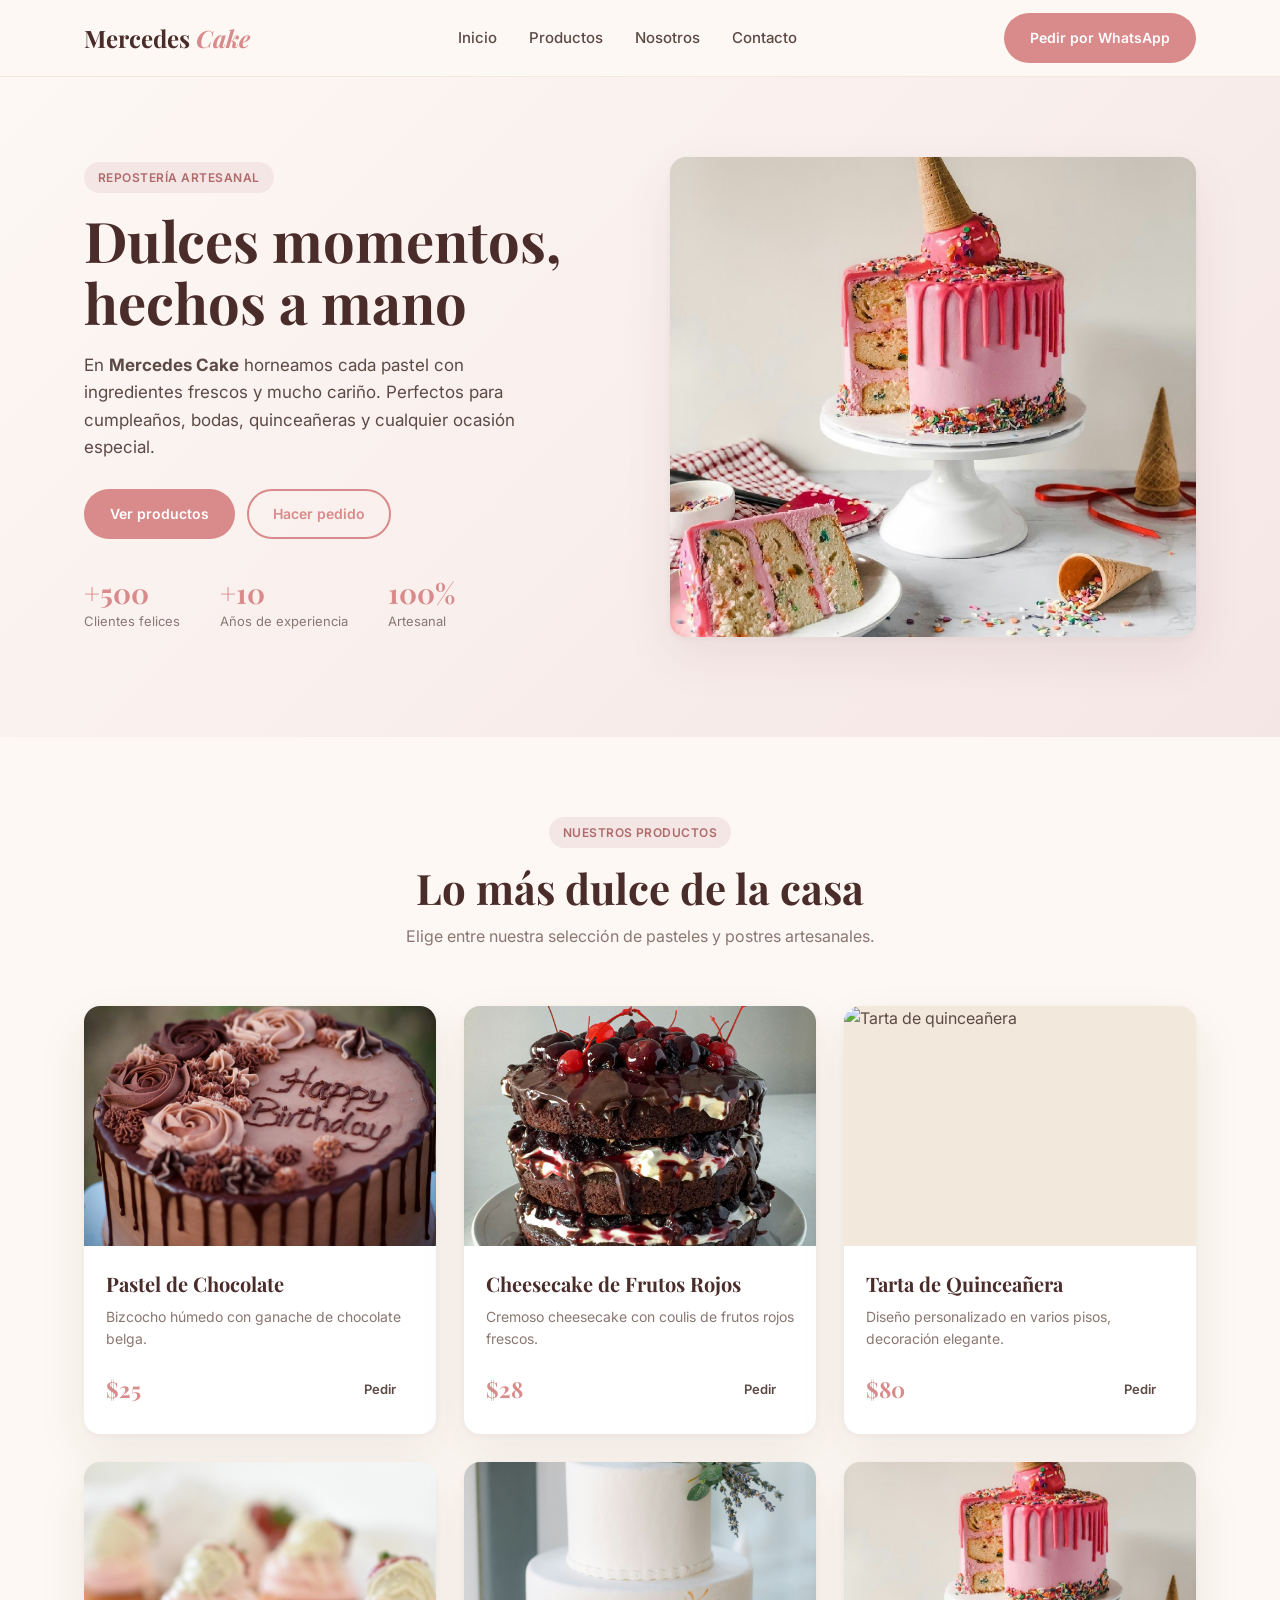
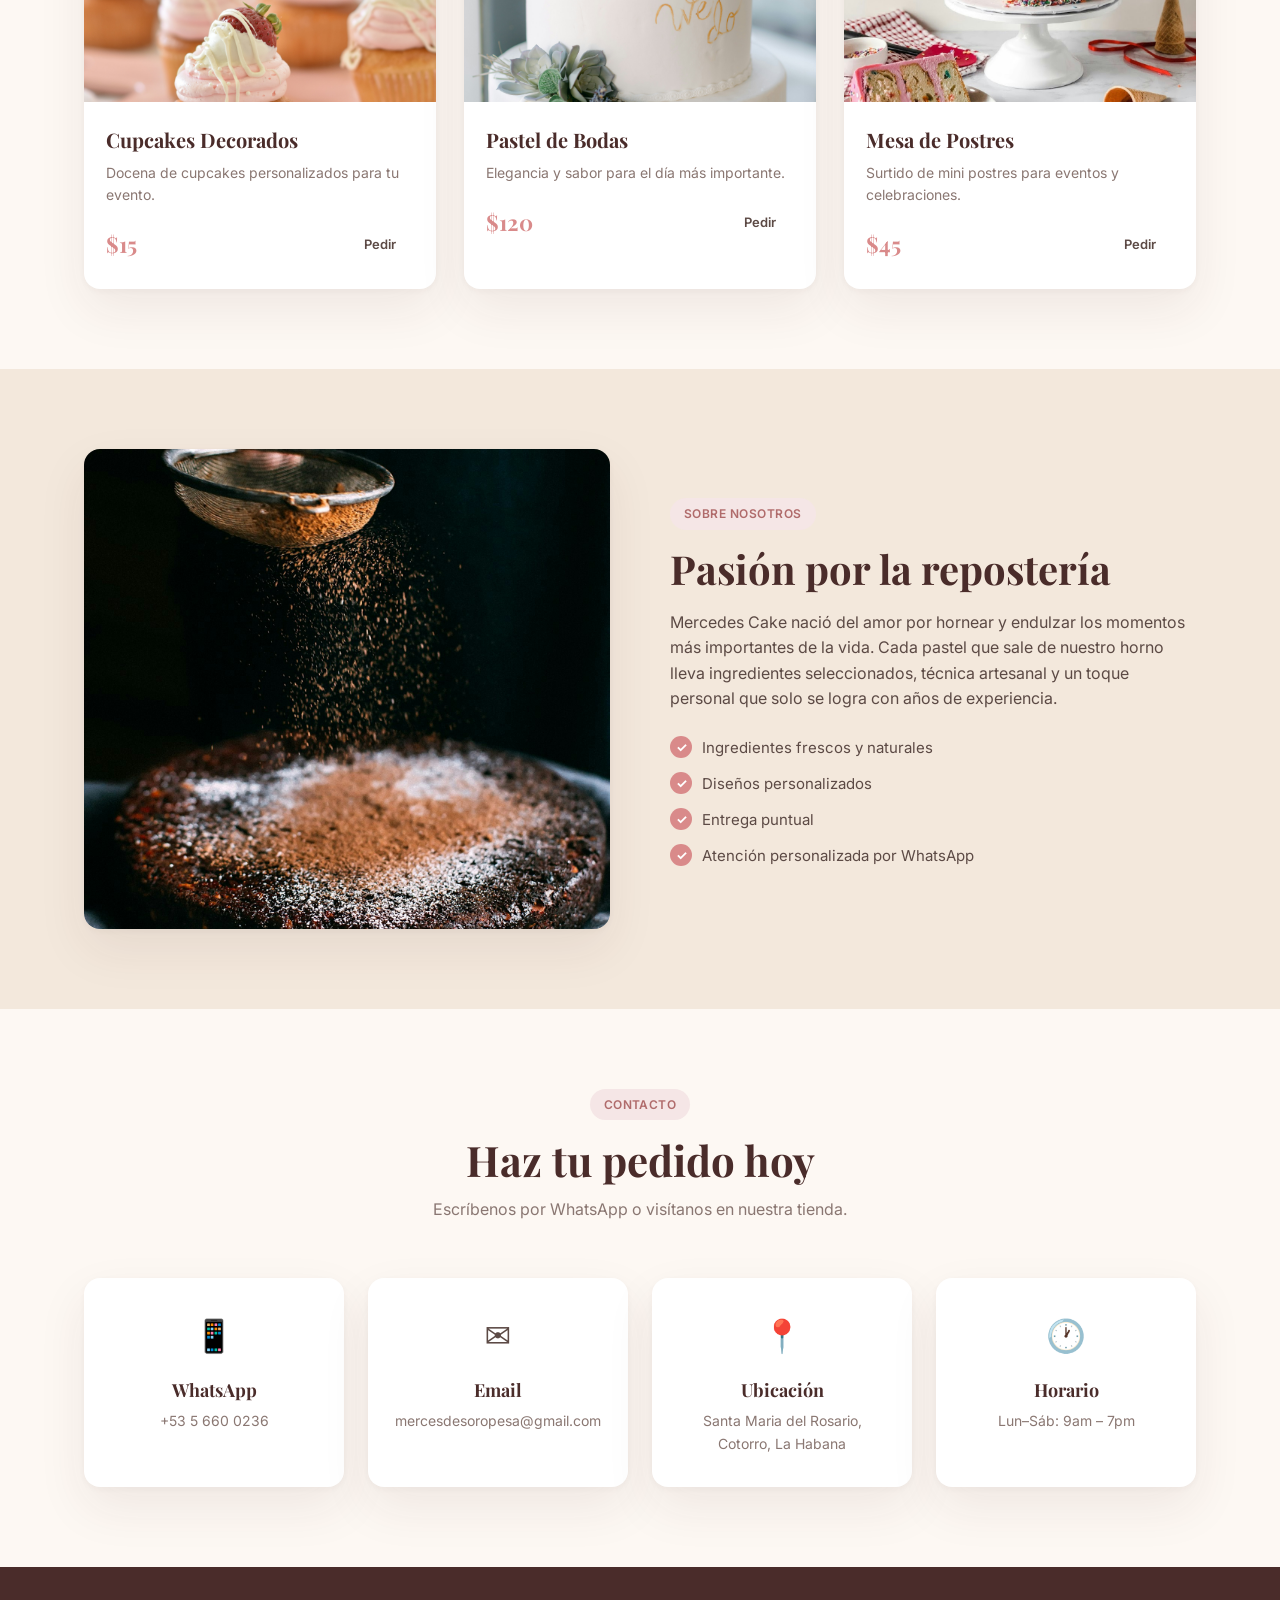
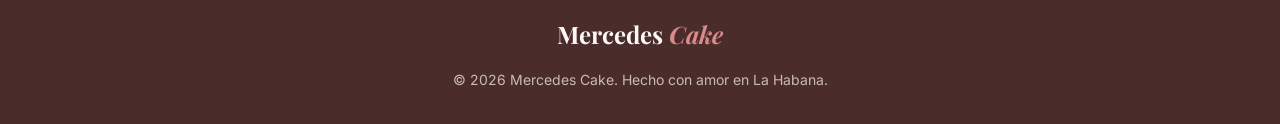
==== index.html @ 48c4ebbf "subida" ====
<!DOCTYPE html>
<html lang="es">
<head>
    <meta charset="UTF-8">
    <meta name="viewport" content="width=device-width, initial-scale=1.0">
    <title>Mercedes Cake | Repostería Artesanal</title>
    <meta name="description" content="Dulces y pasteles artesanales hechos con amor. Mercedes Cake — repostería fina para tus momentos especiales.">

    <!-- Fuentes elegantes -->
    <link rel="preconnect" href="https://fonts.googleapis.com">
    <link rel="preconnect" href="https://fonts.gstatic.com" crossorigin>
    <link href="https://fonts.googleapis.com/css2?family=Playfair+Display:wght@400;600;700&family=Inter:wght@300;400;500;600&display=swap" rel="stylesheet">

    <link rel="stylesheet" href="assets/css/styles.css">
</head>
<body>

    <!-- ================= HEADER ================= -->
    <header class="header">
        <div class="container header-inner">
            <a href="#" class="logo">Mercedes <span>Cake</span></a>
            <nav class="nav">
                <a href="#inicio">Inicio</a>
                <a href="#productos">Productos</a>
                <a href="#nosotros">Nosotros</a>
                <a href="#contacto">Contacto</a>
            </nav>
            <a href="https://wa.me/5356600236" class="btn btn-primary" target="_blank">
                Pedir por WhatsApp
            </a>
        </div>
    </header>

    <!-- ================= HERO ================= -->
    <section class="hero" id="inicio">
        <div class="container hero-inner">
            <div class="hero-text">
                <span class="badge">Repostería artesanal</span>
                <h1>Dulces momentos,<br>hechos a mano</h1>
                <p>En <strong>Mercedes Cake</strong> horneamos cada pastel con ingredientes frescos y mucho cariño. Perfectos para cumpleaños, bodas, quinceañeras y cualquier ocasión especial.</p>
                <div class="hero-actions">
                    <a href="#productos" class="btn btn-primary">Ver productos</a>
                    <a href="#contacto" class="btn btn-outline">Hacer pedido</a>
                </div>
                <div class="hero-stats">
                    <div><strong>+500</strong><span>Clientes felices</span></div>
                    <div><strong>+10</strong><span>Años de experiencia</span></div>
                    <div><strong>100%</strong><span>Artesanal</span></div>
                </div>
            </div>
            <div class="hero-image">
                <img src="assets/img/cakes6.jpg" alt="Pastel artesanal Mercedes Cake">
            </div>
        </div>
    </section>

    <!-- ================= PRODUCTOS ================= -->
    <section class="section" id="productos">
        <div class="container">
            <div class="section-head">
                <span class="badge">Nuestros productos</span>
                <h2>Lo más dulce de la casa</h2>
                <p>Elige entre nuestra selección de pasteles y postres artesanales.</p>
            </div>

            <div class="grid-products">
                <article class="product-card">
                    <div class="product-img">
                        <img src="assets/img/cakes7.jpg" alt="Pastel de Chocolate">
                    </div>
                    <div class="product-body">
                        <h3>Pastel de Chocolate</h3>
                        <p>Bizcocho húmedo con ganache de chocolate belga.</p>
                        <div class="product-footer">
                            <span class="price">$25</span>
                            <a href="https://wa.me/5356600236?text=Quiero%20un%20Pastel%20de%20Chocolate" class="btn btn-small" target="_blank">Pedir</a>
                        </div>
                    </div>
                </article>

                <article class="product-card">
                    <div class="product-img">
                        <img src="assets/img/cakes2.jpg" alt="Cheesecake de frutos rojos">
                    </div>
                    <div class="product-body">
                        <h3>Cheesecake de Frutos Rojos</h3>
                        <p>Cremoso cheesecake con coulis de frutos rojos frescos.</p>
                        <div class="product-footer">
                            <span class="price">$28</span>
                            <a href="https://wa.me/5356600236?text=Quiero%20un%20Cheesecake" class="btn btn-small" target="_blank">Pedir</a>
                        </div>
                    </div>
                </article>

                <article class="product-card">
                    <div class="product-img">
                        <img src="assets/img/cakes3.jpg" alt="Tarta de quinceañera">
                    </div>
                    <div class="product-body">
                        <h3>Tarta de Quinceañera</h3>
                        <p>Diseño personalizado en varios pisos, decoración elegante.</p>
                        <div class="product-footer">
                            <span class="price">$80</span>
                            <a href="https://wa.me/5356600236?text=Quiero%20una%20Tarta%20de%20Quinceañera" class="btn btn-small" target="_blank">Pedir</a>
                        </div>
                    </div>
                </article>

                <article class="product-card">
                    <div class="product-img">
                        <img src="assets/img/cakes4.jpg" alt="Cupcakes decorados">
                    </div>
                    <div class="product-body">
                        <h3>Cupcakes Decorados</h3>
                        <p>Docena de cupcakes personalizados para tu evento.</p>
                        <div class="product-footer">
                            <span class="price">$15</span>
                            <a href="https://wa.me/5356600236?text=Quiero%20Cupcakes" class="btn btn-small" target="_blank">Pedir</a>
                        </div>
                    </div>
                </article>

                <article class="product-card">
                    <div class="product-img">
                        <img src="assets/img/cakes9.jpg" alt="Pastel de bodas">
                    </div>
                    <div class="product-body">
                        <h3>Pastel de Bodas</h3>
                        <p>Elegancia y sabor para el día más importante.</p>
                        <div class="product-footer">
                            <span class="price">$120</span>
                            <a href="https://wa.me/5356600236?text=Quiero%20un%20Pastel%20de%20Bodas" class="btn btn-small" target="_blank">Pedir</a>
                        </div>
                    </div>
                </article>

                <article class="product-card">
                    <div class="product-img">
                        <img src="assets/img/cakes6.jpg" alt="Postres variados">
                    </div>
                    <div class="product-body">
                        <h3>Mesa de Postres</h3>
                        <p>Surtido de mini postres para eventos y celebraciones.</p>
                        <div class="product-footer">
                            <span class="price">$45</span>
                            <a href="https://wa.me/5356600236?text=Quiero%20una%20Mesa%20de%20Postres" class="btn btn-small" target="_blank">Pedir</a>
                        </div>
                    </div>
                </article>
            </div>
        </div>
    </section>

    <!-- ================= NOSOTROS ================= -->
    <section class="section section-alt" id="nosotros">
        <div class="container about">
            <div class="about-image">
                <img src="assets/img/cakes8.jpg" alt="Repostera Mercedes Cake">
            </div>
            <div class="about-text">
                <span class="badge">Sobre nosotros</span>
                <h2>Pasión por la repostería</h2>
                <p>Mercedes Cake nació del amor por hornear y endulzar los momentos más importantes de la vida. Cada pastel que sale de nuestro horno lleva ingredientes seleccionados, técnica artesanal y un toque personal que solo se logra con años de experiencia.</p>
                <ul class="check-list">
                    <li>Ingredientes frescos y naturales</li>
                    <li>Diseños personalizados</li>
                    <li>Entrega puntual</li>
                    <li>Atención personalizada por WhatsApp</li>
                </ul>
            </div>
        </div>
    </section>

    <!-- ================= CONTACTO ================= -->
    <section class="section" id="contacto">
        <div class="container">
            <div class="section-head">
                <span class="badge">Contacto</span>
                <h2>Haz tu pedido hoy</h2>
                <p>Escríbenos por WhatsApp o visítanos en nuestra tienda.</p>
            </div>

            <div class="contact-grid">
                <a href="https://wa.me/5356600236" class="contact-card" target="_blank">
                    <div class="contact-icon">📱</div>
                    <h3>WhatsApp</h3>
                    <p>+53 5 660 0236</p>
                </a>
                <a href="mailto:mercesdesoropesa@gmail.com" class="contact-card">
                    <div class="contact-icon">✉️</div>
                    <h3>Email</h3>
                    <p>mercesdesoropesa@gmail.com</p>
                </a>
                <div class="contact-card">
                    <div class="contact-icon">📍</div>
                    <h3>Ubicación</h3>
                    <p>Santa Maria del Rosario, Cotorro, La Habana</p>
                </div>
                <div class="contact-card">
                    <div class="contact-icon">🕐</div>
                    <h3>Horario</h3>
                    <p>Lun–Sáb: 9am – 7pm</p>
                </div>
            </div>
        </div>
    </section>

    <!-- ================= FOOTER ================= -->
    <footer class="footer">
        <div class="container footer-inner">
            <div class="logo">Mercedes <span>Cake</span></div>
            <p>© 2026 Mercedes Cake. Hecho con amor en La Habana.</p>
        </div>
    </footer>

</body>
</html>
---- assets/css/styles.css ----
/* ============ VARIABLES ============ */
:root {
    --rose: #d98a8a;
    --rose-dark: #b06b6b;
    --rose-soft: #f5e6e6;
    --cream: #fdf8f3;
    --cream-dark: #f3e8dc;
    --brown: #4a2c2a;
    --text: #5c4a45;
    --text-light: #8a7772;
    --white: #ffffff;
    --shadow: 0 20px 50px rgba(74, 44, 42, .08), 0 2px 6px rgba(74, 44, 42, .04);
    --font-serif: "Playfair Display", Georgia, serif;
    --font-sans: "Inter", system-ui, -apple-system, sans-serif;
    --radius: 16px;
}

/* ============ RESET ============ */
* { margin: 0; padding: 0; box-sizing: border-box; }

html { scroll-behavior: smooth; }

body {
    font-family: var(--font-sans);
    color: var(--text);
    background: var(--cream);
    line-height: 1.6;
    -webkit-font-smoothing: antialiased;
}

img { max-width: 100%; display: block; }
a { text-decoration: none; color: inherit; }

.container {
    max-width: 1160px;
    margin: 0 auto;
    padding: 0 24px;
}

/* ============ HEADER ============ */
.header {
    position: sticky;
    top: 0;
    z-index: 100;
    background: rgba(253, 248, 243, .92);
    backdrop-filter: blur(10px);
    border-bottom: 1px solid var(--cream-dark);
}

.header-inner {
    display: flex;
    align-items: center;
    justify-content: space-between;
    height: 76px;
}

.logo {
    font-family: var(--font-serif);
    font-size: 24px;
    font-weight: 700;
    color: var(--brown);
}
.logo span { color: var(--rose); font-style: italic; }

.nav {
    display: flex;
    gap: 32px;
}
.nav a {
    font-size: 15px;
    font-weight: 500;
    color: var(--text);
    transition: color .2s;
}
.nav a:hover { color: var(--rose); }

/* ============ BOTONES ============ */
.btn {
    display: inline-flex;
    align-items: center;
    justify-content: center;
    padding: 12px 24px;
    border-radius: 999px;
    font-size: 14px;
    font-weight: 600;
    font-family: var(--font-sans);
    border: 2px solid transparent;
    cursor: pointer;
    transition: all .2s;
}

.btn-primary {
    background: var(--rose);
    color: white;
}
.btn-primary:hover {
    background: var(--rose-dark);
    transform: translateY(-1px);
}

.btn-outline {
    border-color: var(--rose);
    color: var(--rose);
    background: transparent;
}
.btn-outline:hover {
    background: var(--rose);
    color: white;
}

.btn-small {
    padding: 8px 16px;
    font-size: 13px;
}

/* ============ HERO ============ */
.hero {
    padding: 80px 0 100px;
    background: linear-gradient(135deg, var(--cream) 0%, var(--rose-soft) 100%);
}

.hero-inner {
    display: grid;
    grid-template-columns: 1fr 1fr;
    gap: 60px;
    align-items: center;
}

.badge {
    display: inline-block;
    padding: 6px 14px;
    background: var(--rose-soft);
    color: var(--rose-dark);
    border-radius: 999px;
    font-size: 12px;
    font-weight: 600;
    letter-spacing: .04em;
    text-transform: uppercase;
    margin-bottom: 16px;
}

.hero h1 {
    font-family: var(--font-serif);
    font-size: 56px;
    font-weight: 700;
    line-height: 1.1;
    color: var(--brown);
    margin-bottom: 20px;
}

.hero p {
    font-size: 17px;
    color: var(--text);
    margin-bottom: 28px;
    max-width: 480px;
}

.hero-actions {
    display: flex;
    gap: 12px;
    margin-bottom: 40px;
    flex-wrap: wrap;
}

.hero-stats {
    display: flex;
    gap: 40px;
}
.hero-stats div {
    display: flex;
    flex-direction: column;
}
.hero-stats strong {
    font-family: var(--font-serif);
    font-size: 28px;
    color: var(--rose);
    line-height: 1;
}
.hero-stats span {
    font-size: 13px;
    color: var(--text-light);
    margin-top: 4px;
}

.hero-image img {
    border-radius: var(--radius);
    box-shadow: var(--shadow);
    width: 100%;
    height: 480px;
    object-fit: cover;
}

/* ============ SECCIONES ============ */
.section { padding: 80px 0; }
.section-alt { background: var(--cream-dark); }

.section-head {
    text-align: center;
    max-width: 640px;
    margin: 0 auto 56px;
}

.section-head h2 {
    font-family: var(--font-serif);
    font-size: 42px;
    color: var(--brown);
    line-height: 1.15;
    margin-bottom: 12px;
}

.section-head p {
    font-size: 16px;
    color: var(--text-light);
}

/* ============ PRODUCTOS ============ */
.grid-products {
    display: grid;
    grid-template-columns: repeat(3, 1fr);
    gap: 28px;
}

.product-card {
    background: var(--white);
    border-radius: var(--radius);
    overflow: hidden;
    box-shadow: var(--shadow);
    transition: transform .25s;
}
.product-card:hover { transform: translateY(-4px); }

.product-img {
    height: 240px;
    overflow: hidden;
    background: var(--cream-dark);
}
.product-img img {
    width: 100%;
    height: 100%;
    object-fit: cover;
    transition: transform .4s;
}
.product-card:hover .product-img img { transform: scale(1.05); }

.product-body { padding: 22px 22px 24px; }
.product-body h3 {
    font-family: var(--font-serif);
    font-size: 20px;
    color: var(--brown);
    margin-bottom: 6px;
}
.product-body p {
    font-size: 14px;
    color: var(--text-light);
    margin-bottom: 18px;
}

.product-footer {
    display: flex;
    align-items: center;
    justify-content: space-between;
}
.price {
    font-family: var(--font-serif);
    font-size: 22px;
    font-weight: 700;
    color: var(--rose);
}

/* ============ ABOUT ============ */
.about {
    display: grid;
    grid-template-columns: 1fr 1fr;
    gap: 60px;
    align-items: center;
}

.about-image img {
    border-radius: var(--radius);
    box-shadow: var(--shadow);
    height: 480px;
    width: 100%;
    object-fit: cover;
}

.about-text h2 {
    font-family: var(--font-serif);
    font-size: 40px;
    color: var(--brown);
    margin-bottom: 18px;
    line-height: 1.15;
}

.about-text p {
    font-size: 16px;
    color: var(--text);
    margin-bottom: 24px;
}

.check-list {
    list-style: none;
}
.check-list li {
    position: relative;
    padding-left: 32px;
    margin-bottom: 12px;
    font-size: 15px;
    color: var(--text);
}
.check-list li::before {
    content: "✓";
    position: absolute;
    left: 0;
    top: 0;
    width: 22px;
    height: 22px;
    background: var(--rose);
    color: white;
    border-radius: 50%;
    display: flex;
    align-items: center;
    justify-content: center;
    font-size: 13px;
    font-weight: 700;
}

/* ============ CONTACTO ============ */
.contact-grid {
    display: grid;
    grid-template-columns: repeat(4, 1fr);
    gap: 24px;
}

.contact-card {
    background: var(--white);
    padding: 32px 24px;
    border-radius: var(--radius);
    text-align: center;
    box-shadow: var(--shadow);
    transition: transform .25s;
    display: block;
}
.contact-card:hover { transform: translateY(-4px); }

.contact-icon {
    font-size: 32px;
    margin-bottom: 14px;
}
.contact-card h3 {
    font-family: var(--font-serif);
    font-size: 18px;
    color: var(--brown);
    margin-bottom: 6px;
}
.contact-card p {
    font-size: 14px;
    color: var(--text-light);
}

/* ============ FOOTER ============ */
.footer {
    background: var(--brown);
    color: var(--cream);
    padding: 48px 0 32px;
}

.footer-inner {
    display: flex;
    flex-direction: column;
    align-items: center;
    gap: 16px;
    text-align: center;
}

.footer .logo { color: var(--cream); }
.footer .logo span { color: var(--rose); }

.footer p {
    font-size: 14px;
    color: rgba(253, 248, 243, .7);
}

.social {
    display: flex;
    gap: 20px;
    margin-top: 8px;
}
.social a {
    font-size: 14px;
    font-weight: 500;
    color: var(--rose);
    transition: color .2s;
}
.social a:hover { color: var(--cream); }

/* ============ RESPONSIVE ============ */
@media (max-width: 900px) {
    .hero-inner,
    .about {
        grid-template-columns: 1fr;
        gap: 40px;
    }
    .hero h1 { font-size: 42px; }
    .hero-image img,
    .about-image img { height: 360px; }
    .grid-products { grid-template-columns: repeat(2, 1fr); }
    .contact-grid { grid-template-columns: repeat(2, 1fr); }
    .nav { display: none; }
}

@media (max-width: 560px) {
    .section { padding: 56px 0; }
    .section-head h2 { font-size: 32px; }
    .grid-products { grid-template-columns: 1fr; }
    .contact-grid { grid-template-columns: 1fr; }
    .hero-stats { gap: 24px; }
    .hero-stats strong { font-size: 22px; }
    .header-inner { height: 68px; }
    .logo { font-size: 20px; }
}
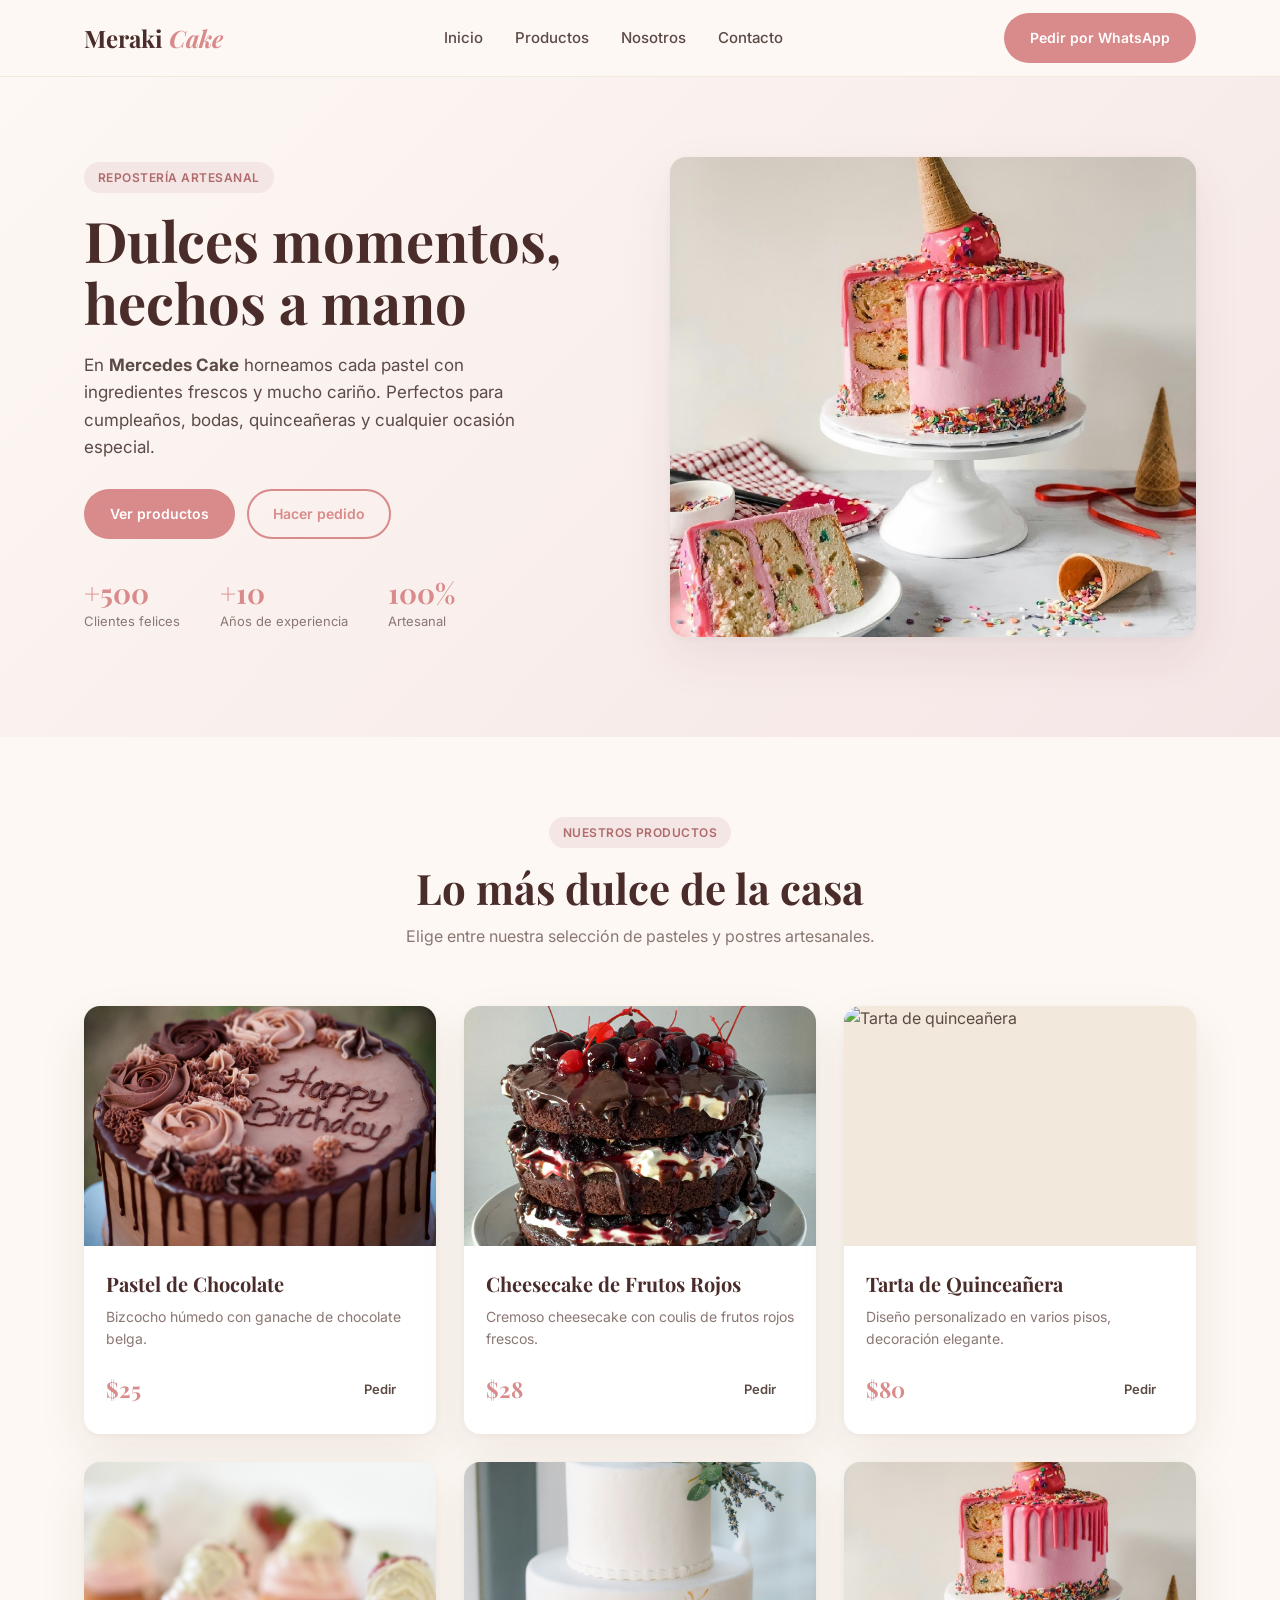
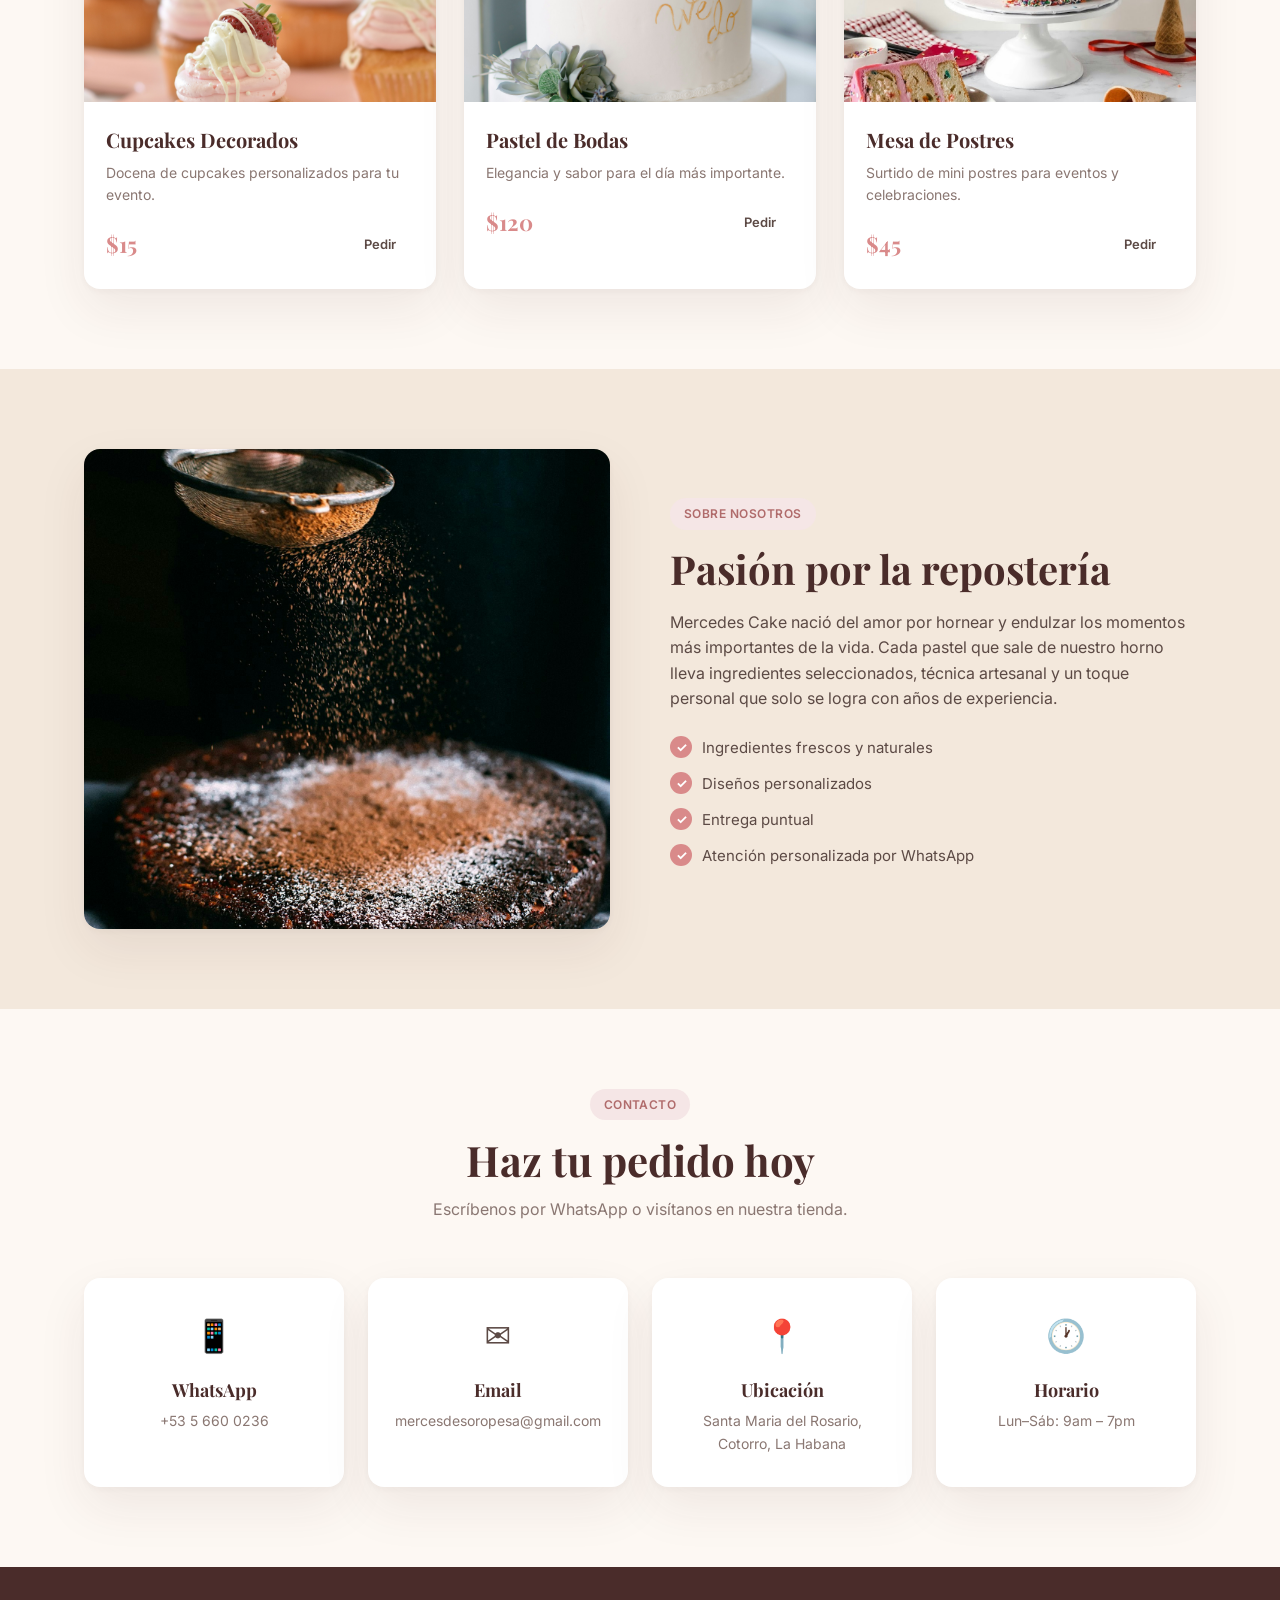
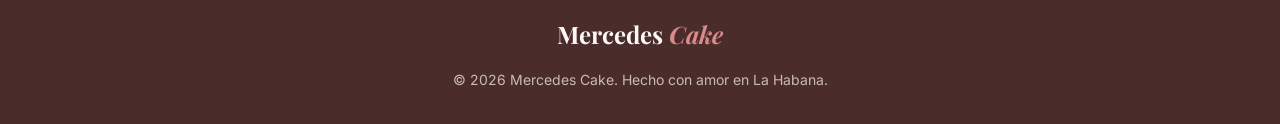
==== commit 0bdf8398: "cambio title" ====
--- a/index.html
+++ b/index.html
@@ -1,217 +1,276 @@
-<!DOCTYPE html>
+<!doctype html>
 <html lang="es">
-<head>
-    <meta charset="UTF-8">
-    <meta name="viewport" content="width=device-width, initial-scale=1.0">
-    <title>Mercedes Cake | Repostería Artesanal</title>
-    <meta name="description" content="Dulces y pasteles artesanales hechos con amor. Mercedes Cake — repostería fina para tus momentos especiales.">
+  <head>
+    <meta charset="UTF-8" />
+    <meta name="viewport" content="width=device-width, initial-scale=1.0" />
+    <title>Meraki</title>
+    <meta
+      name="description"
+      content="Dulces y pasteles artesanales hechos con amor. Mercedes Cake — repostería fina para tus momentos especiales."
+    />
 
     <!-- Fuentes elegantes -->
-    <link rel="preconnect" href="https://fonts.googleapis.com">
-    <link rel="preconnect" href="https://fonts.gstatic.com" crossorigin>
-    <link href="https://fonts.googleapis.com/css2?family=Playfair+Display:wght@400;600;700&family=Inter:wght@300;400;500;600&display=swap" rel="stylesheet">
-
-    <link rel="stylesheet" href="assets/css/styles.css">
-</head>
-<body>
-
+    <link rel="preconnect" href="https://fonts.googleapis.com" />
+    <link rel="preconnect" href="https://fonts.gstatic.com" crossorigin />
+    <link
+      href="https://fonts.googleapis.com/css2?family=Playfair+Display:wght@400;600;700&family=Inter:wght@300;400;500;600&display=swap"
+      rel="stylesheet"
+    />
+
+    <link rel="stylesheet" href="assets/css/styles.css" />
+  </head>
+  <body>
     <!-- ================= HEADER ================= -->
     <header class="header">
-        <div class="container header-inner">
-            <a href="#" class="logo">Mercedes <span>Cake</span></a>
-            <nav class="nav">
-                <a href="#inicio">Inicio</a>
-                <a href="#productos">Productos</a>
-                <a href="#nosotros">Nosotros</a>
-                <a href="#contacto">Contacto</a>
-            </nav>
-            <a href="https://wa.me/5356600236" class="btn btn-primary" target="_blank">
-                Pedir por WhatsApp
-            </a>
-        </div>
+      <div class="container header-inner">
+        <a href="#" class="logo">Meraki <span>Cake</span></a>
+        <nav class="nav">
+          <a href="#inicio">Inicio</a>
+          <a href="#productos">Productos</a>
+          <a href="#nosotros">Nosotros</a>
+          <a href="#contacto">Contacto</a>
+        </nav>
+        <a
+          href="https://wa.me/5356600236"
+          class="btn btn-primary"
+          target="_blank"
+        >
+          Pedir por WhatsApp
+        </a>
+      </div>
     </header>
 
     <!-- ================= HERO ================= -->
     <section class="hero" id="inicio">
-        <div class="container hero-inner">
-            <div class="hero-text">
-                <span class="badge">Repostería artesanal</span>
-                <h1>Dulces momentos,<br>hechos a mano</h1>
-                <p>En <strong>Mercedes Cake</strong> horneamos cada pastel con ingredientes frescos y mucho cariño. Perfectos para cumpleaños, bodas, quinceañeras y cualquier ocasión especial.</p>
-                <div class="hero-actions">
-                    <a href="#productos" class="btn btn-primary">Ver productos</a>
-                    <a href="#contacto" class="btn btn-outline">Hacer pedido</a>
-                </div>
-                <div class="hero-stats">
-                    <div><strong>+500</strong><span>Clientes felices</span></div>
-                    <div><strong>+10</strong><span>Años de experiencia</span></div>
-                    <div><strong>100%</strong><span>Artesanal</span></div>
-                </div>
-            </div>
-            <div class="hero-image">
-                <img src="assets/img/cakes6.jpg" alt="Pastel artesanal Mercedes Cake">
-            </div>
-        </div>
+      <div class="container hero-inner">
+        <div class="hero-text">
+          <span class="badge">Repostería artesanal</span>
+          <h1>Dulces momentos,<br />hechos a mano</h1>
+          <p>
+            En <strong>Mercedes Cake</strong> horneamos cada pastel con
+            ingredientes frescos y mucho cariño. Perfectos para cumpleaños,
+            bodas, quinceañeras y cualquier ocasión especial.
+          </p>
+          <div class="hero-actions">
+            <a href="#productos" class="btn btn-primary">Ver productos</a>
+            <a href="#contacto" class="btn btn-outline">Hacer pedido</a>
+          </div>
+          <div class="hero-stats">
+            <div><strong>+500</strong><span>Clientes felices</span></div>
+            <div><strong>+10</strong><span>Años de experiencia</span></div>
+            <div><strong>100%</strong><span>Artesanal</span></div>
+          </div>
+        </div>
+        <div class="hero-image">
+          <img
+            src="assets/img/cakes6.jpg"
+            alt="Pastel artesanal Mercedes Cake"
+          />
+        </div>
+      </div>
     </section>
 
     <!-- ================= PRODUCTOS ================= -->
     <section class="section" id="productos">
-        <div class="container">
-            <div class="section-head">
-                <span class="badge">Nuestros productos</span>
-                <h2>Lo más dulce de la casa</h2>
-                <p>Elige entre nuestra selección de pasteles y postres artesanales.</p>
-            </div>
-
-            <div class="grid-products">
-                <article class="product-card">
-                    <div class="product-img">
-                        <img src="assets/img/cakes7.jpg" alt="Pastel de Chocolate">
-                    </div>
-                    <div class="product-body">
-                        <h3>Pastel de Chocolate</h3>
-                        <p>Bizcocho húmedo con ganache de chocolate belga.</p>
-                        <div class="product-footer">
-                            <span class="price">$25</span>
-                            <a href="https://wa.me/5356600236?text=Quiero%20un%20Pastel%20de%20Chocolate" class="btn btn-small" target="_blank">Pedir</a>
-                        </div>
-                    </div>
-                </article>
-
-                <article class="product-card">
-                    <div class="product-img">
-                        <img src="assets/img/cakes2.jpg" alt="Cheesecake de frutos rojos">
-                    </div>
-                    <div class="product-body">
-                        <h3>Cheesecake de Frutos Rojos</h3>
-                        <p>Cremoso cheesecake con coulis de frutos rojos frescos.</p>
-                        <div class="product-footer">
-                            <span class="price">$28</span>
-                            <a href="https://wa.me/5356600236?text=Quiero%20un%20Cheesecake" class="btn btn-small" target="_blank">Pedir</a>
-                        </div>
-                    </div>
-                </article>
-
-                <article class="product-card">
-                    <div class="product-img">
-                        <img src="assets/img/cakes3.jpg" alt="Tarta de quinceañera">
-                    </div>
-                    <div class="product-body">
-                        <h3>Tarta de Quinceañera</h3>
-                        <p>Diseño personalizado en varios pisos, decoración elegante.</p>
-                        <div class="product-footer">
-                            <span class="price">$80</span>
-                            <a href="https://wa.me/5356600236?text=Quiero%20una%20Tarta%20de%20Quinceañera" class="btn btn-small" target="_blank">Pedir</a>
-                        </div>
-                    </div>
-                </article>
-
-                <article class="product-card">
-                    <div class="product-img">
-                        <img src="assets/img/cakes4.jpg" alt="Cupcakes decorados">
-                    </div>
-                    <div class="product-body">
-                        <h3>Cupcakes Decorados</h3>
-                        <p>Docena de cupcakes personalizados para tu evento.</p>
-                        <div class="product-footer">
-                            <span class="price">$15</span>
-                            <a href="https://wa.me/5356600236?text=Quiero%20Cupcakes" class="btn btn-small" target="_blank">Pedir</a>
-                        </div>
-                    </div>
-                </article>
-
-                <article class="product-card">
-                    <div class="product-img">
-                        <img src="assets/img/cakes9.jpg" alt="Pastel de bodas">
-                    </div>
-                    <div class="product-body">
-                        <h3>Pastel de Bodas</h3>
-                        <p>Elegancia y sabor para el día más importante.</p>
-                        <div class="product-footer">
-                            <span class="price">$120</span>
-                            <a href="https://wa.me/5356600236?text=Quiero%20un%20Pastel%20de%20Bodas" class="btn btn-small" target="_blank">Pedir</a>
-                        </div>
-                    </div>
-                </article>
-
-                <article class="product-card">
-                    <div class="product-img">
-                        <img src="assets/img/cakes6.jpg" alt="Postres variados">
-                    </div>
-                    <div class="product-body">
-                        <h3>Mesa de Postres</h3>
-                        <p>Surtido de mini postres para eventos y celebraciones.</p>
-                        <div class="product-footer">
-                            <span class="price">$45</span>
-                            <a href="https://wa.me/5356600236?text=Quiero%20una%20Mesa%20de%20Postres" class="btn btn-small" target="_blank">Pedir</a>
-                        </div>
-                    </div>
-                </article>
-            </div>
-        </div>
+      <div class="container">
+        <div class="section-head">
+          <span class="badge">Nuestros productos</span>
+          <h2>Lo más dulce de la casa</h2>
+          <p>
+            Elige entre nuestra selección de pasteles y postres artesanales.
+          </p>
+        </div>
+
+        <div class="grid-products">
+          <article class="product-card">
+            <div class="product-img">
+              <img src="assets/img/cakes7.jpg" alt="Pastel de Chocolate" />
+            </div>
+            <div class="product-body">
+              <h3>Pastel de Chocolate</h3>
+              <p>Bizcocho húmedo con ganache de chocolate belga.</p>
+              <div class="product-footer">
+                <span class="price">$25</span>
+                <a
+                  href="https://wa.me/5356600236?text=Quiero%20un%20Pastel%20de%20Chocolate"
+                  class="btn btn-small"
+                  target="_blank"
+                  >Pedir</a
+                >
+              </div>
+            </div>
+          </article>
+
+          <article class="product-card">
+            <div class="product-img">
+              <img
+                src="assets/img/cakes2.jpg"
+                alt="Cheesecake de frutos rojos"
+              />
+            </div>
+            <div class="product-body">
+              <h3>Cheesecake de Frutos Rojos</h3>
+              <p>Cremoso cheesecake con coulis de frutos rojos frescos.</p>
+              <div class="product-footer">
+                <span class="price">$28</span>
+                <a
+                  href="https://wa.me/5356600236?text=Quiero%20un%20Cheesecake"
+                  class="btn btn-small"
+                  target="_blank"
+                  >Pedir</a
+                >
+              </div>
+            </div>
+          </article>
+
+          <article class="product-card">
+            <div class="product-img">
+              <img src="assets/img/cakes3.jpg" alt="Tarta de quinceañera" />
+            </div>
+            <div class="product-body">
+              <h3>Tarta de Quinceañera</h3>
+              <p>Diseño personalizado en varios pisos, decoración elegante.</p>
+              <div class="product-footer">
+                <span class="price">$80</span>
+                <a
+                  href="https://wa.me/5356600236?text=Quiero%20una%20Tarta%20de%20Quinceañera"
+                  class="btn btn-small"
+                  target="_blank"
+                  >Pedir</a
+                >
+              </div>
+            </div>
+          </article>
+
+          <article class="product-card">
+            <div class="product-img">
+              <img src="assets/img/cakes4.jpg" alt="Cupcakes decorados" />
+            </div>
+            <div class="product-body">
+              <h3>Cupcakes Decorados</h3>
+              <p>Docena de cupcakes personalizados para tu evento.</p>
+              <div class="product-footer">
+                <span class="price">$15</span>
+                <a
+                  href="https://wa.me/5356600236?text=Quiero%20Cupcakes"
+                  class="btn btn-small"
+                  target="_blank"
+                  >Pedir</a
+                >
+              </div>
+            </div>
+          </article>
+
+          <article class="product-card">
+            <div class="product-img">
+              <img src="assets/img/cakes9.jpg" alt="Pastel de bodas" />
+            </div>
+            <div class="product-body">
+              <h3>Pastel de Bodas</h3>
+              <p>Elegancia y sabor para el día más importante.</p>
+              <div class="product-footer">
+                <span class="price">$120</span>
+                <a
+                  href="https://wa.me/5356600236?text=Quiero%20un%20Pastel%20de%20Bodas"
+                  class="btn btn-small"
+                  target="_blank"
+                  >Pedir</a
+                >
+              </div>
+            </div>
+          </article>
+
+          <article class="product-card">
+            <div class="product-img">
+              <img src="assets/img/cakes6.jpg" alt="Postres variados" />
+            </div>
+            <div class="product-body">
+              <h3>Mesa de Postres</h3>
+              <p>Surtido de mini postres para eventos y celebraciones.</p>
+              <div class="product-footer">
+                <span class="price">$45</span>
+                <a
+                  href="https://wa.me/5356600236?text=Quiero%20una%20Mesa%20de%20Postres"
+                  class="btn btn-small"
+                  target="_blank"
+                  >Pedir</a
+                >
+              </div>
+            </div>
+          </article>
+        </div>
+      </div>
     </section>
 
     <!-- ================= NOSOTROS ================= -->
     <section class="section section-alt" id="nosotros">
-        <div class="container about">
-            <div class="about-image">
-                <img src="assets/img/cakes8.jpg" alt="Repostera Mercedes Cake">
-            </div>
-            <div class="about-text">
-                <span class="badge">Sobre nosotros</span>
-                <h2>Pasión por la repostería</h2>
-                <p>Mercedes Cake nació del amor por hornear y endulzar los momentos más importantes de la vida. Cada pastel que sale de nuestro horno lleva ingredientes seleccionados, técnica artesanal y un toque personal que solo se logra con años de experiencia.</p>
-                <ul class="check-list">
-                    <li>Ingredientes frescos y naturales</li>
-                    <li>Diseños personalizados</li>
-                    <li>Entrega puntual</li>
-                    <li>Atención personalizada por WhatsApp</li>
-                </ul>
-            </div>
-        </div>
+      <div class="container about">
+        <div class="about-image">
+          <img src="assets/img/cakes8.jpg" alt="Repostera Mercedes Cake" />
+        </div>
+        <div class="about-text">
+          <span class="badge">Sobre nosotros</span>
+          <h2>Pasión por la repostería</h2>
+          <p>
+            Mercedes Cake nació del amor por hornear y endulzar los momentos más
+            importantes de la vida. Cada pastel que sale de nuestro horno lleva
+            ingredientes seleccionados, técnica artesanal y un toque personal
+            que solo se logra con años de experiencia.
+          </p>
+          <ul class="check-list">
+            <li>Ingredientes frescos y naturales</li>
+            <li>Diseños personalizados</li>
+            <li>Entrega puntual</li>
+            <li>Atención personalizada por WhatsApp</li>
+          </ul>
+        </div>
+      </div>
     </section>
 
     <!-- ================= CONTACTO ================= -->
     <section class="section" id="contacto">
-        <div class="container">
-            <div class="section-head">
-                <span class="badge">Contacto</span>
-                <h2>Haz tu pedido hoy</h2>
-                <p>Escríbenos por WhatsApp o visítanos en nuestra tienda.</p>
-            </div>
-
-            <div class="contact-grid">
-                <a href="https://wa.me/5356600236" class="contact-card" target="_blank">
-                    <div class="contact-icon">📱</div>
-                    <h3>WhatsApp</h3>
-                    <p>+53 5 660 0236</p>
-                </a>
-                <a href="mailto:mercesdesoropesa@gmail.com" class="contact-card">
-                    <div class="contact-icon">✉️</div>
-                    <h3>Email</h3>
-                    <p>mercesdesoropesa@gmail.com</p>
-                </a>
-                <div class="contact-card">
-                    <div class="contact-icon">📍</div>
-                    <h3>Ubicación</h3>
-                    <p>Santa Maria del Rosario, Cotorro, La Habana</p>
-                </div>
-                <div class="contact-card">
-                    <div class="contact-icon">🕐</div>
-                    <h3>Horario</h3>
-                    <p>Lun–Sáb: 9am – 7pm</p>
-                </div>
-            </div>
-        </div>
+      <div class="container">
+        <div class="section-head">
+          <span class="badge">Contacto</span>
+          <h2>Haz tu pedido hoy</h2>
+          <p>Escríbenos por WhatsApp o visítanos en nuestra tienda.</p>
+        </div>
+
+        <div class="contact-grid">
+          <a
+            href="https://wa.me/5356600236"
+            class="contact-card"
+            target="_blank"
+          >
+            <div class="contact-icon">📱</div>
+            <h3>WhatsApp</h3>
+            <p>+53 5 660 0236</p>
+          </a>
+          <a href="mailto:mercesdesoropesa@gmail.com" class="contact-card">
+            <div class="contact-icon">✉️</div>
+            <h3>Email</h3>
+            <p>mercesdesoropesa@gmail.com</p>
+          </a>
+          <div class="contact-card">
+            <div class="contact-icon">📍</div>
+            <h3>Ubicación</h3>
+            <p>Santa Maria del Rosario, Cotorro, La Habana</p>
+          </div>
+          <div class="contact-card">
+            <div class="contact-icon">🕐</div>
+            <h3>Horario</h3>
+            <p>Lun–Sáb: 9am – 7pm</p>
+          </div>
+        </div>
+      </div>
     </section>
 
     <!-- ================= FOOTER ================= -->
     <footer class="footer">
-        <div class="container footer-inner">
-            <div class="logo">Mercedes <span>Cake</span></div>
-            <p>© 2026 Mercedes Cake. Hecho con amor en La Habana.</p>
-        </div>
+      <div class="container footer-inner">
+        <div class="logo">Mercedes <span>Cake</span></div>
+        <p>© 2026 Mercedes Cake. Hecho con amor en La Habana.</p>
+      </div>
     </footer>
-
-</body>
-</html>+  </body>
+</html>
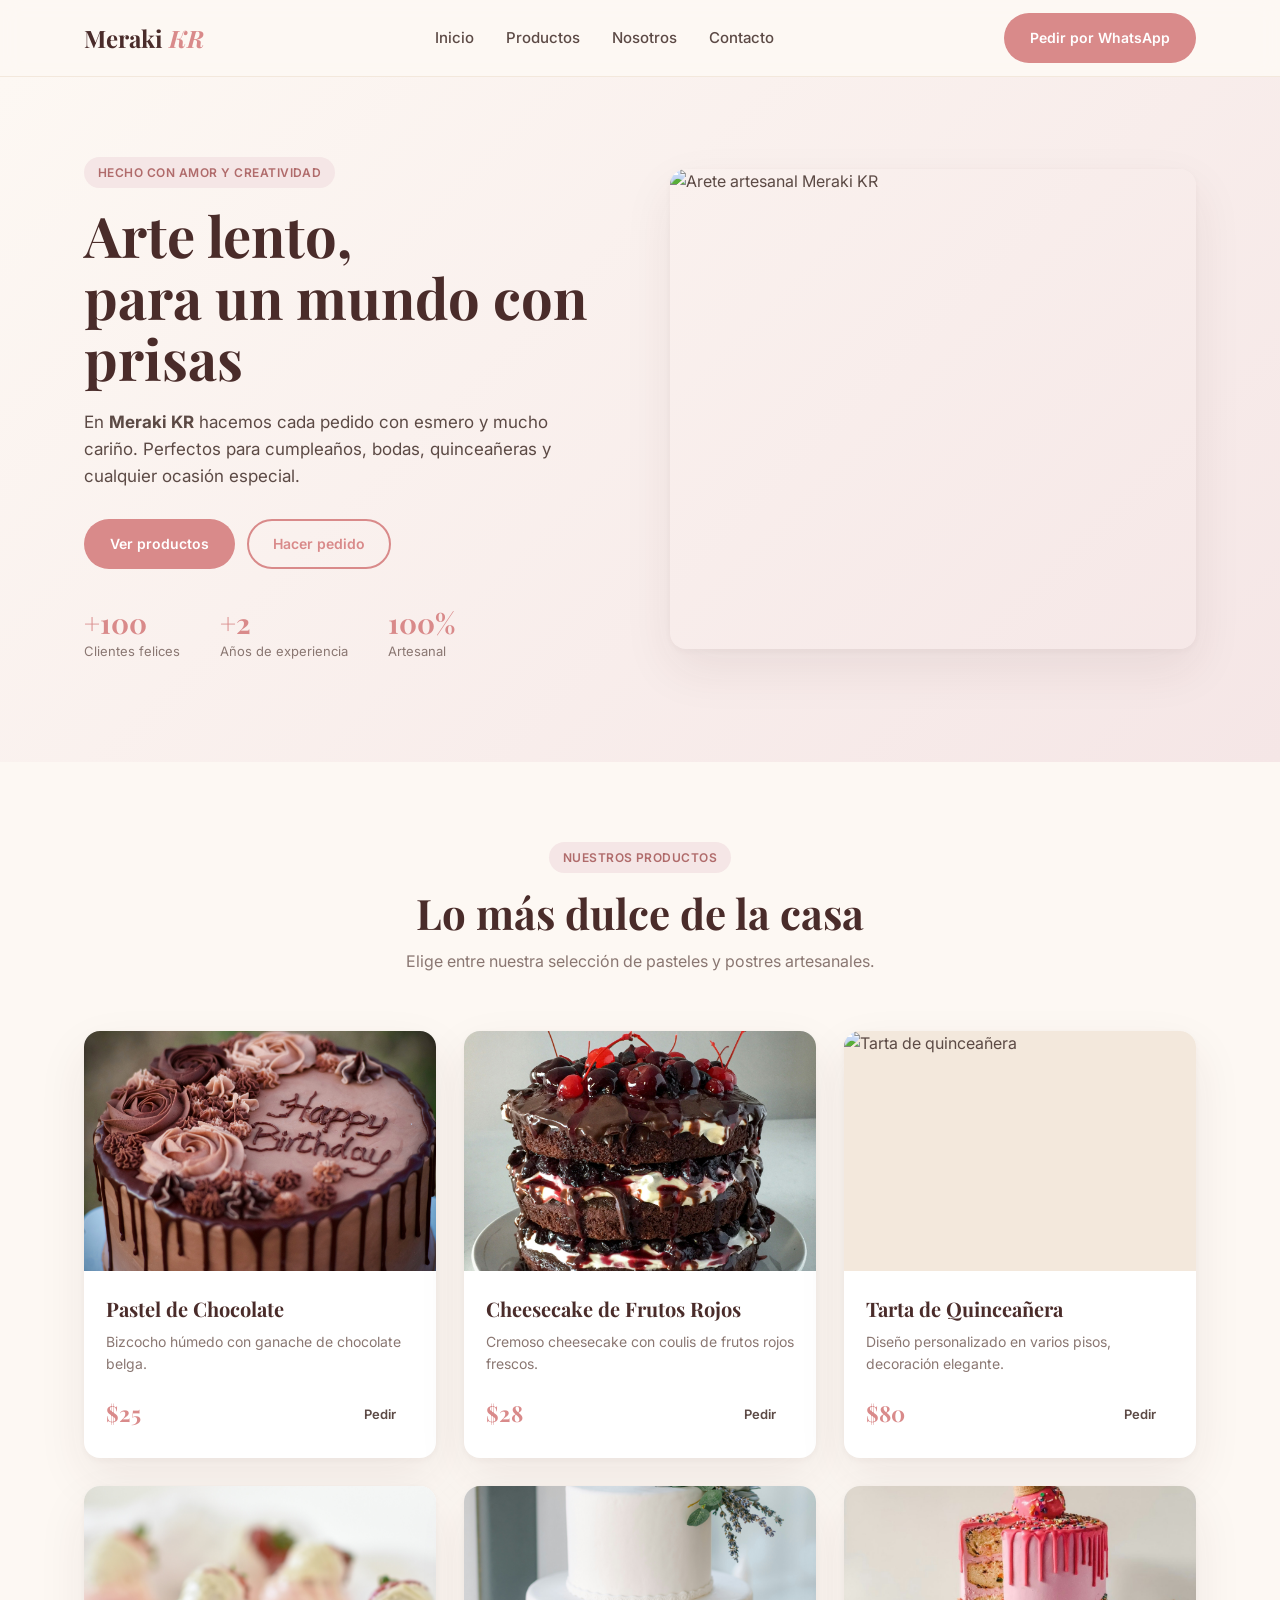
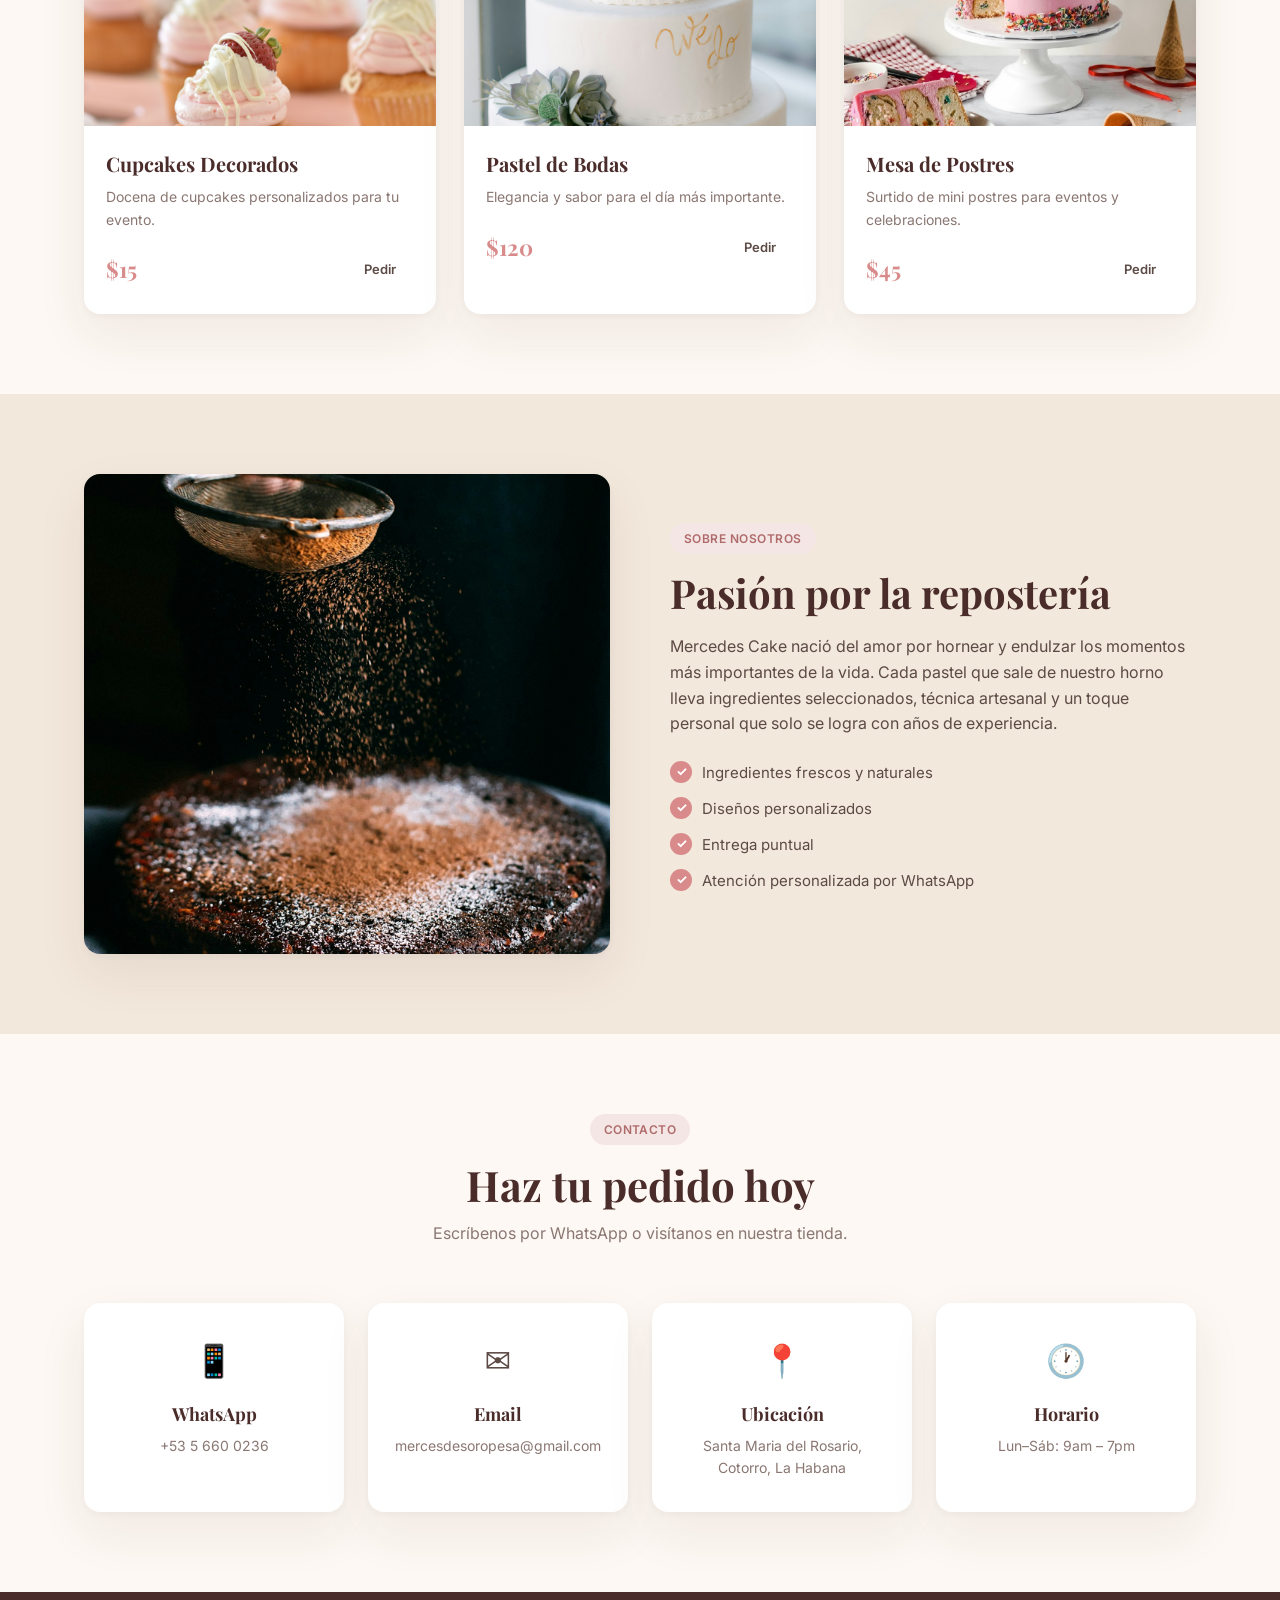
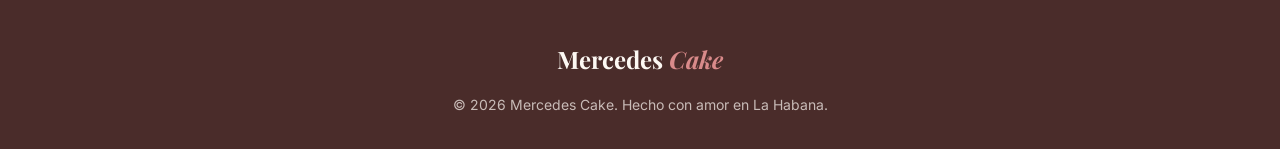
==== commit 64592468: "cambio 1" ====
--- a/index.html
+++ b/index.html
@@ -23,7 +23,7 @@
     <!-- ================= HEADER ================= -->
     <header class="header">
       <div class="container header-inner">
-        <a href="#" class="logo">Meraki <span>Cake</span></a>
+        <a href="#" class="logo">Meraki <span>KR</span></a>
         <nav class="nav">
           <a href="#inicio">Inicio</a>
           <a href="#productos">Productos</a>
@@ -31,7 +31,7 @@
           <a href="#contacto">Contacto</a>
         </nav>
         <a
-          href="https://wa.me/5356600236"
+          href="https://wa.me/5356926563"
           class="btn btn-primary"
           target="_blank"
         >
@@ -44,28 +44,25 @@
     <section class="hero" id="inicio">
       <div class="container hero-inner">
         <div class="hero-text">
-          <span class="badge">Repostería artesanal</span>
-          <h1>Dulces momentos,<br />hechos a mano</h1>
+          <span class="badge">Hecho con Amor y Creatividad</span>
+          <h1>Arte lento,<br />para un mundo con prisas</h1>
           <p>
-            En <strong>Mercedes Cake</strong> horneamos cada pastel con
-            ingredientes frescos y mucho cariño. Perfectos para cumpleaños,
-            bodas, quinceañeras y cualquier ocasión especial.
+            En <strong>Meraki KR</strong> hacemos cada pedido con esmero y mucho
+            cariño. Perfectos para cumpleaños, bodas, quinceañeras y cualquier
+            ocasión especial.
           </p>
           <div class="hero-actions">
             <a href="#productos" class="btn btn-primary">Ver productos</a>
             <a href="#contacto" class="btn btn-outline">Hacer pedido</a>
           </div>
           <div class="hero-stats">
-            <div><strong>+500</strong><span>Clientes felices</span></div>
-            <div><strong>+10</strong><span>Años de experiencia</span></div>
+            <div><strong>+100</strong><span>Clientes felices</span></div>
+            <div><strong>+2</strong><span>Años de experiencia</span></div>
             <div><strong>100%</strong><span>Artesanal</span></div>
           </div>
         </div>
         <div class="hero-image">
-          <img
-            src="assets/img/cakes6.jpg"
-            alt="Pastel artesanal Mercedes Cake"
-          />
+          <img src="assets/img/img1.jpeg" alt="Arete artesanal Meraki KR" />
         </div>
       </div>
     </section>
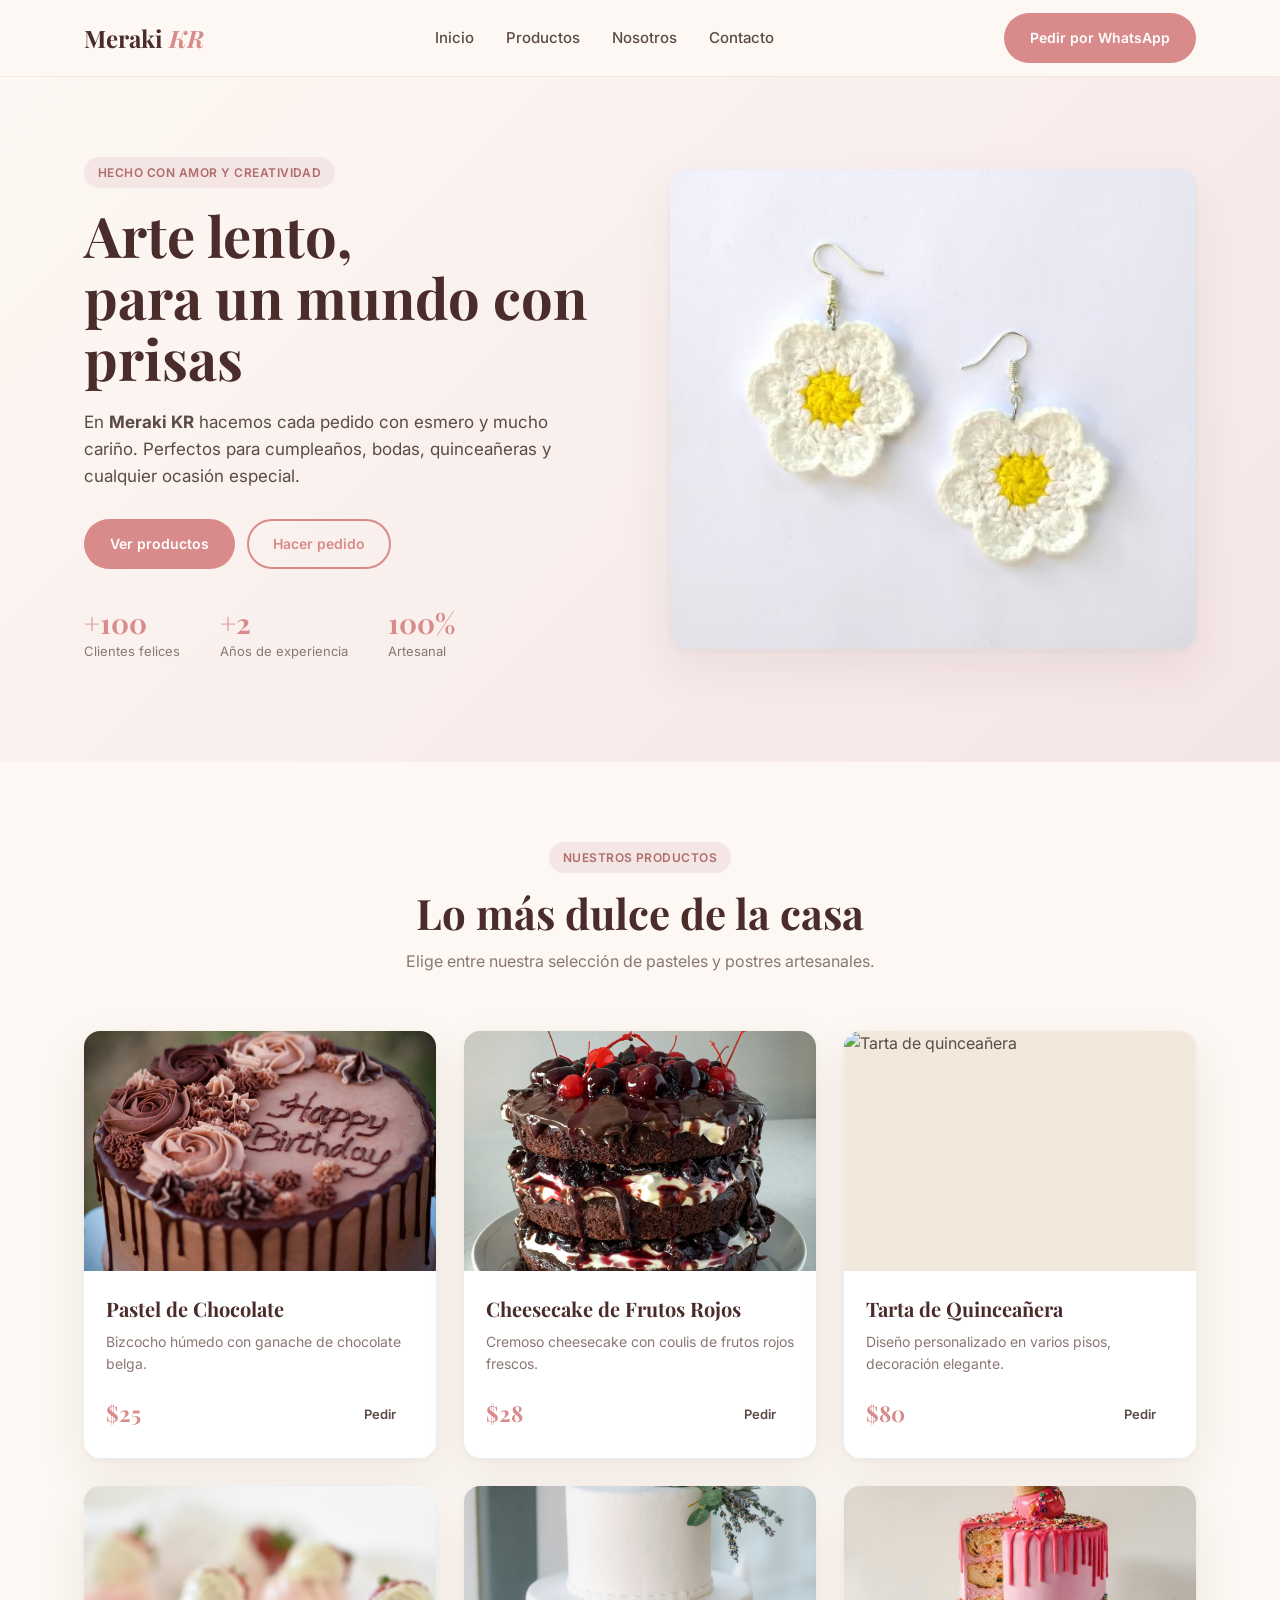
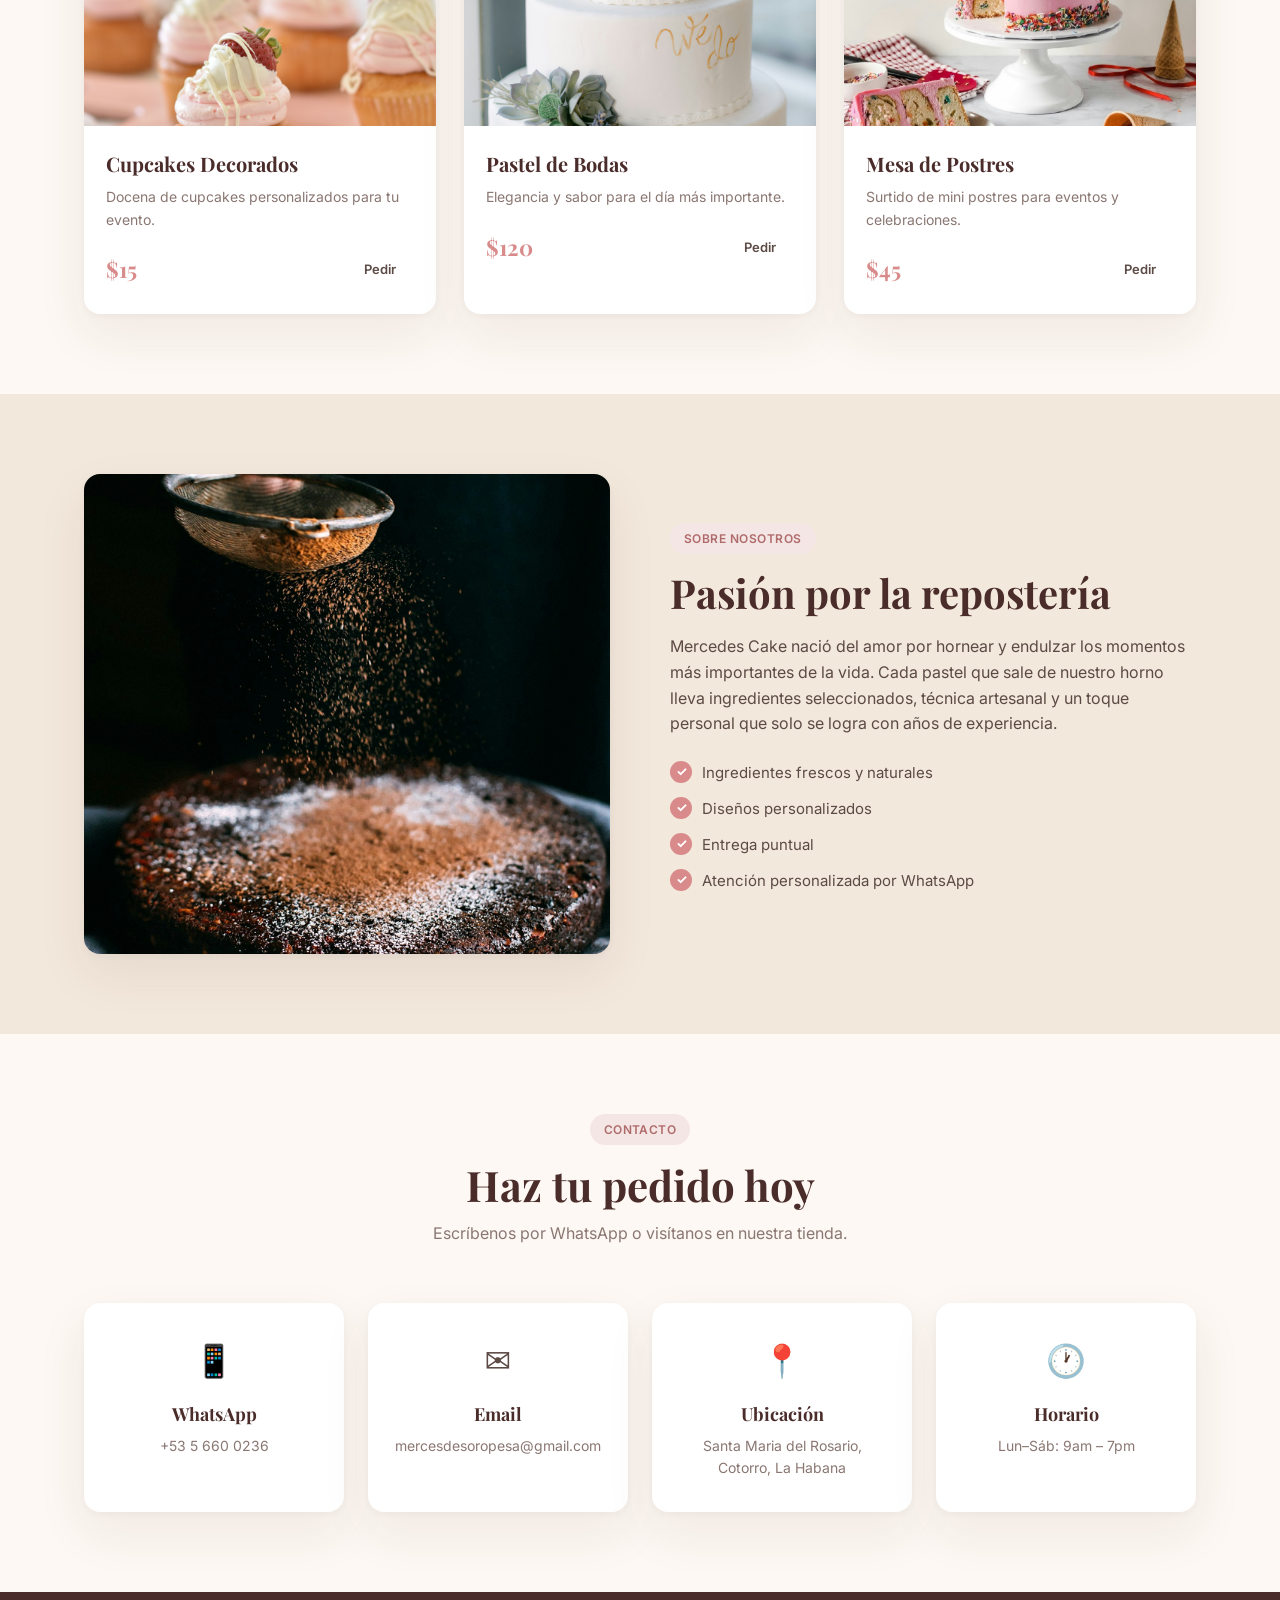
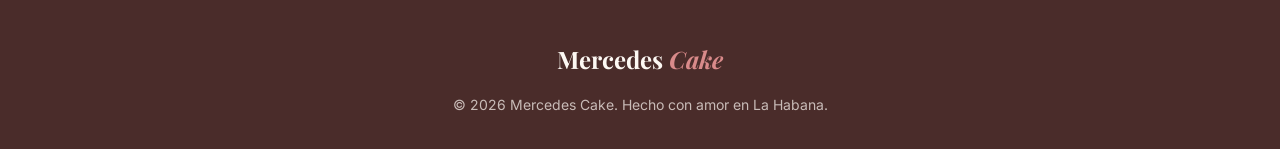
==== commit 1e8786eb: "cambio 2" ====
--- a/index.html
+++ b/index.html
@@ -6,7 +6,7 @@
     <title>Meraki</title>
     <meta
       name="description"
-      content="Dulces y pasteles artesanales hechos con amor. Mercedes Cake — repostería fina para tus momentos especiales."
+      content="Detalles artesanales hechos con amor. Meraki KR — regalos para momentos especiales."
     />
 
     <!-- Fuentes elegantes -->
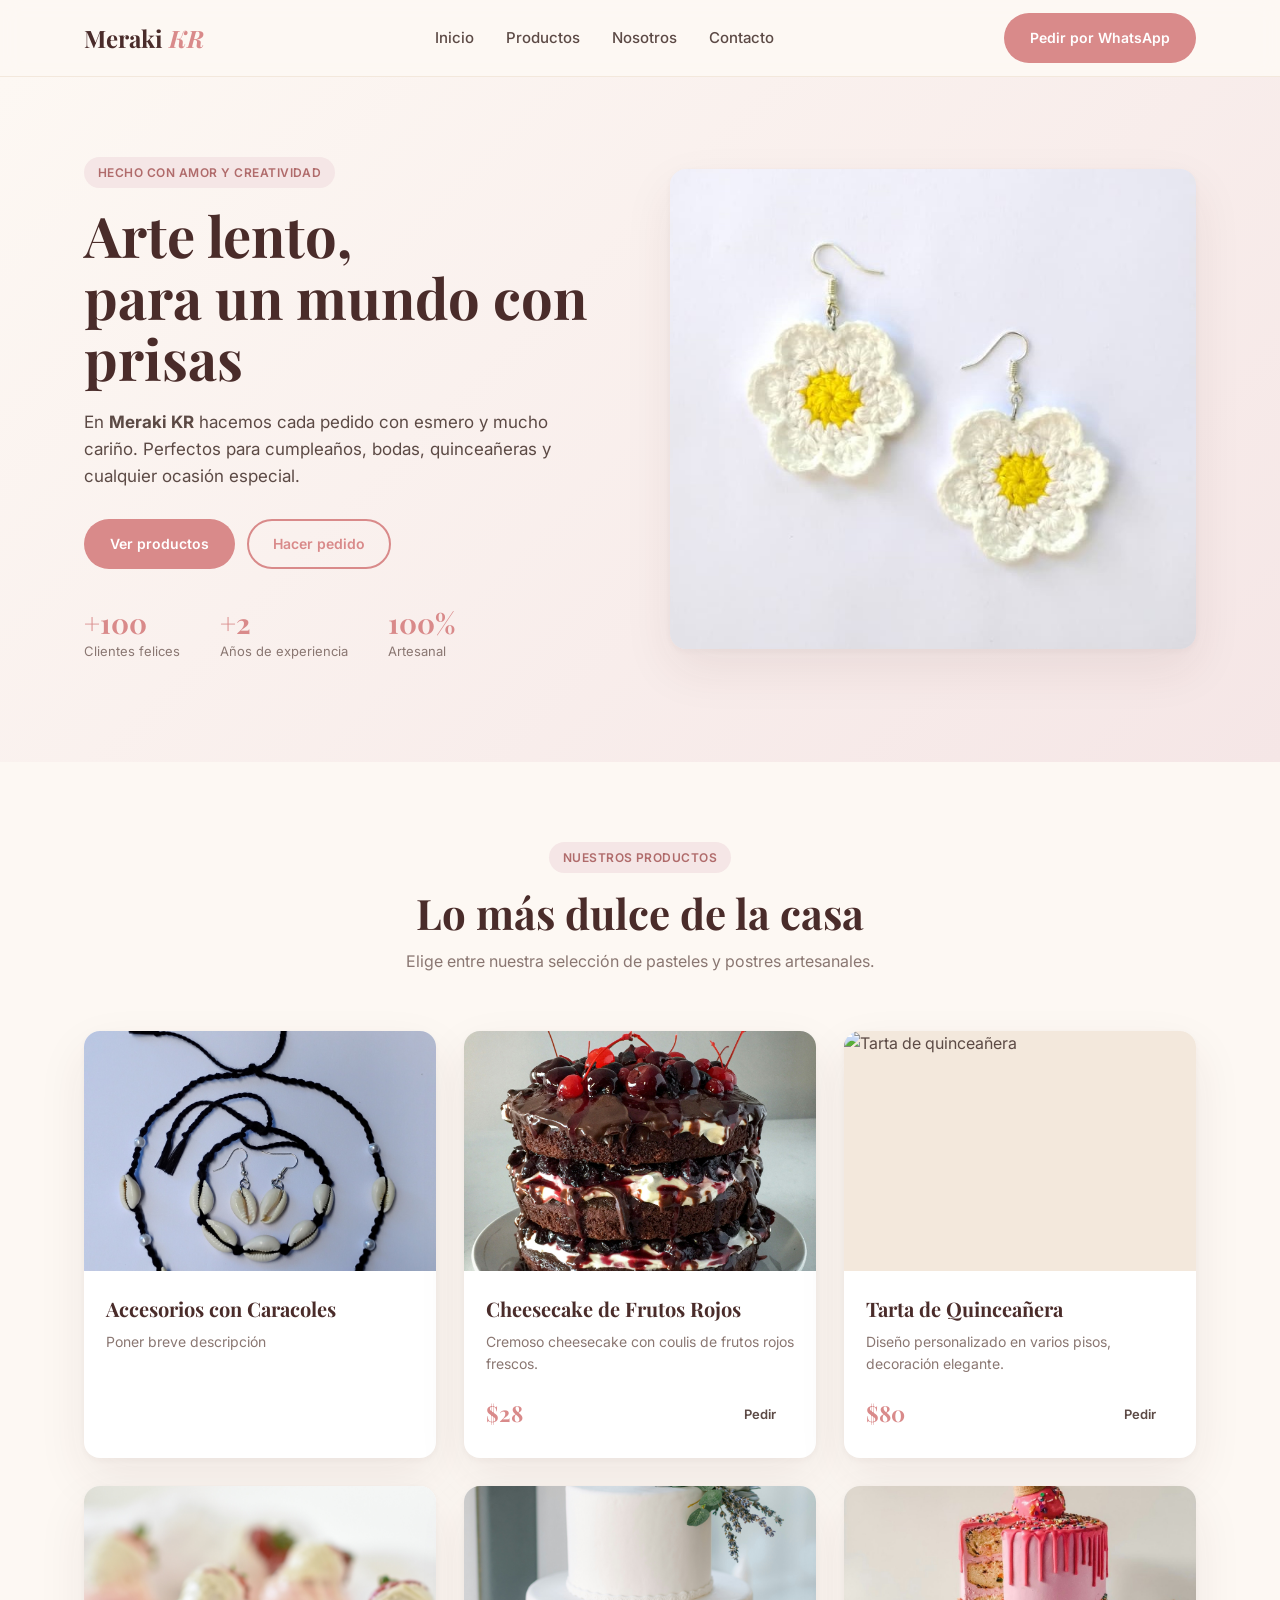
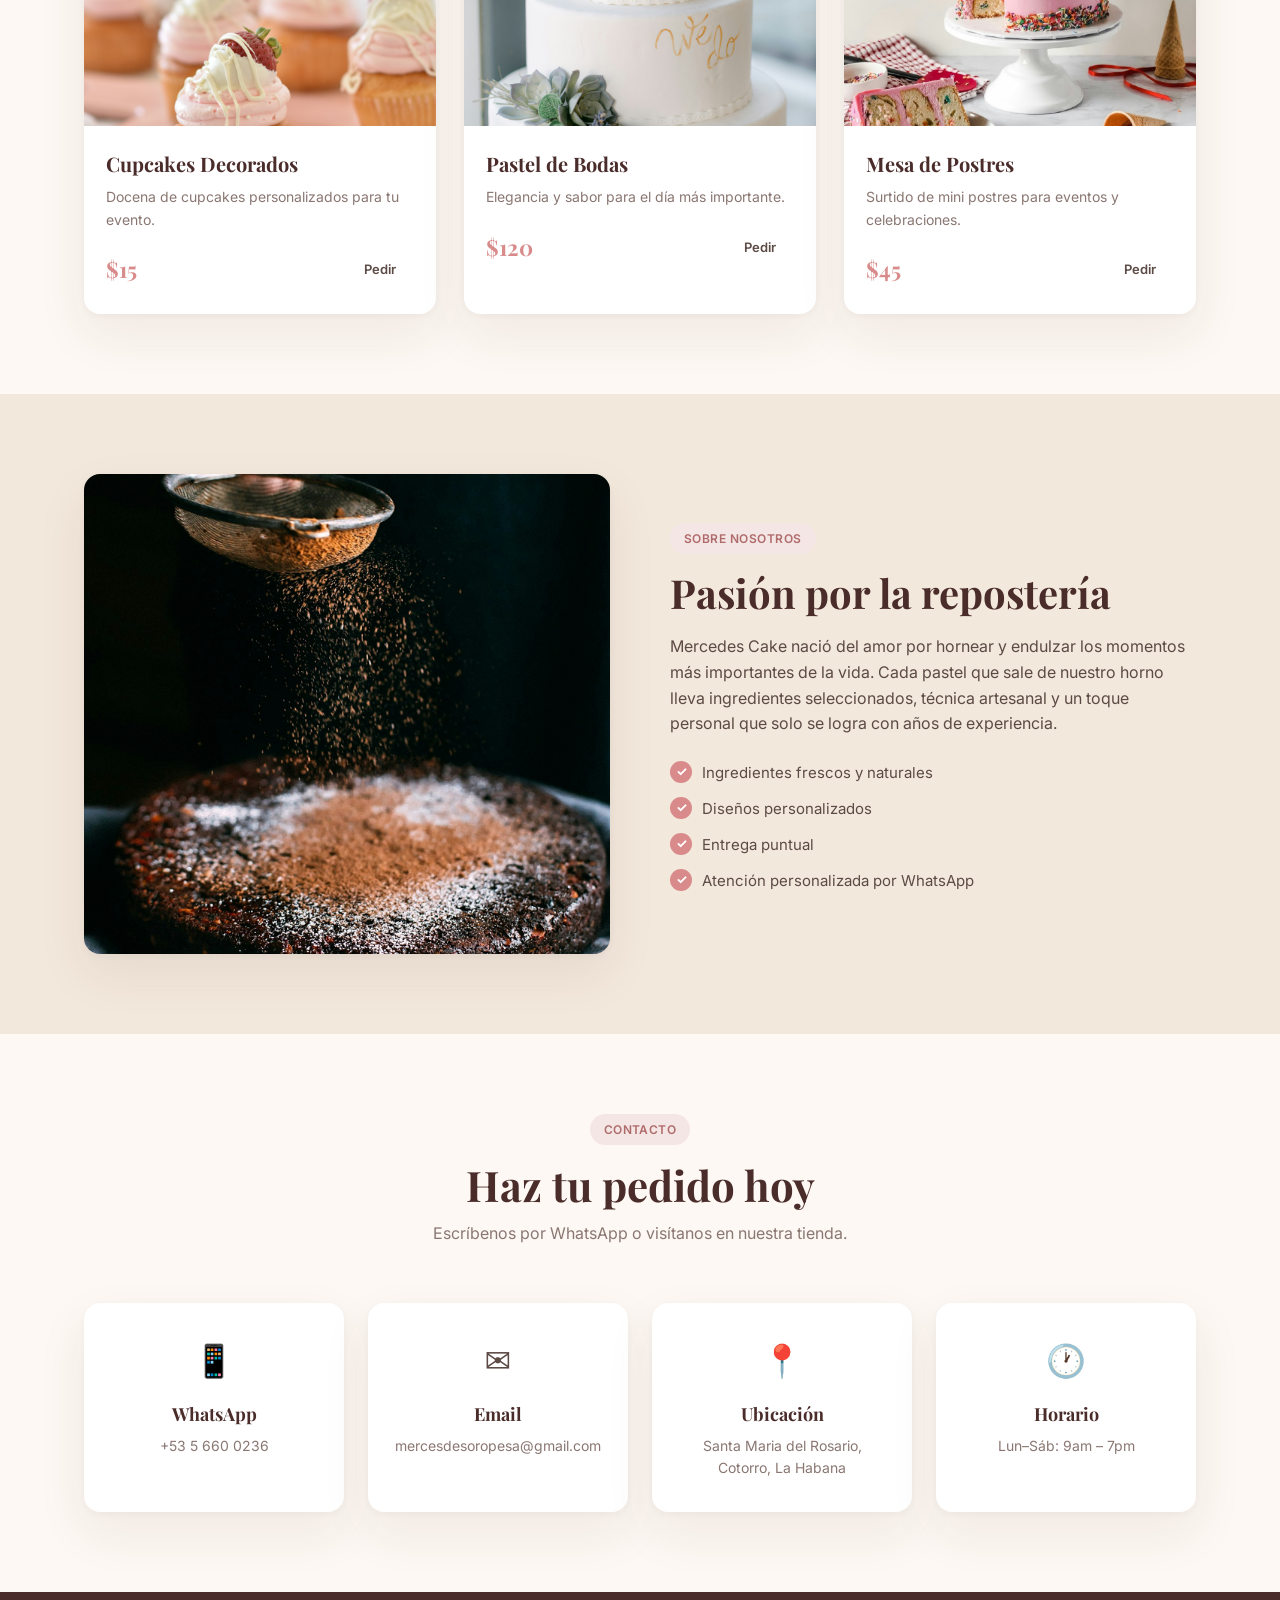
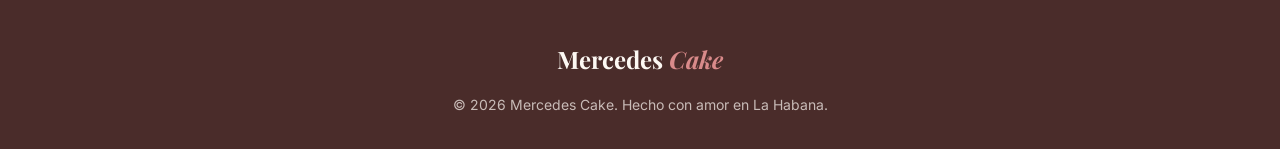
==== commit dc16c322: "Cambios 2" ====
--- a/index.html
+++ b/index.html
@@ -81,12 +81,12 @@
         <div class="grid-products">
           <article class="product-card">
             <div class="product-img">
-              <img src="assets/img/cakes7.jpg" alt="Pastel de Chocolate" />
-            </div>
-            <div class="product-body">
-              <h3>Pastel de Chocolate</h3>
-              <p>Bizcocho húmedo con ganache de chocolate belga.</p>
-              <div class="product-footer">
+              <img src="assets/img/img2.jpg" alt="Caracoles 1" />
+            </div>
+            <div class="product-body">
+              <h3>Accesorios con Caracoles</h3>
+              <p>Poner breve descripción</p>
+              <!-- <div class="product-footer">
                 <span class="price">$25</span>
                 <a
                   href="https://wa.me/5356600236?text=Quiero%20un%20Pastel%20de%20Chocolate"
@@ -94,7 +94,7 @@
                   target="_blank"
                   >Pedir</a
                 >
-              </div>
+              </div> -->
             </div>
           </article>
 
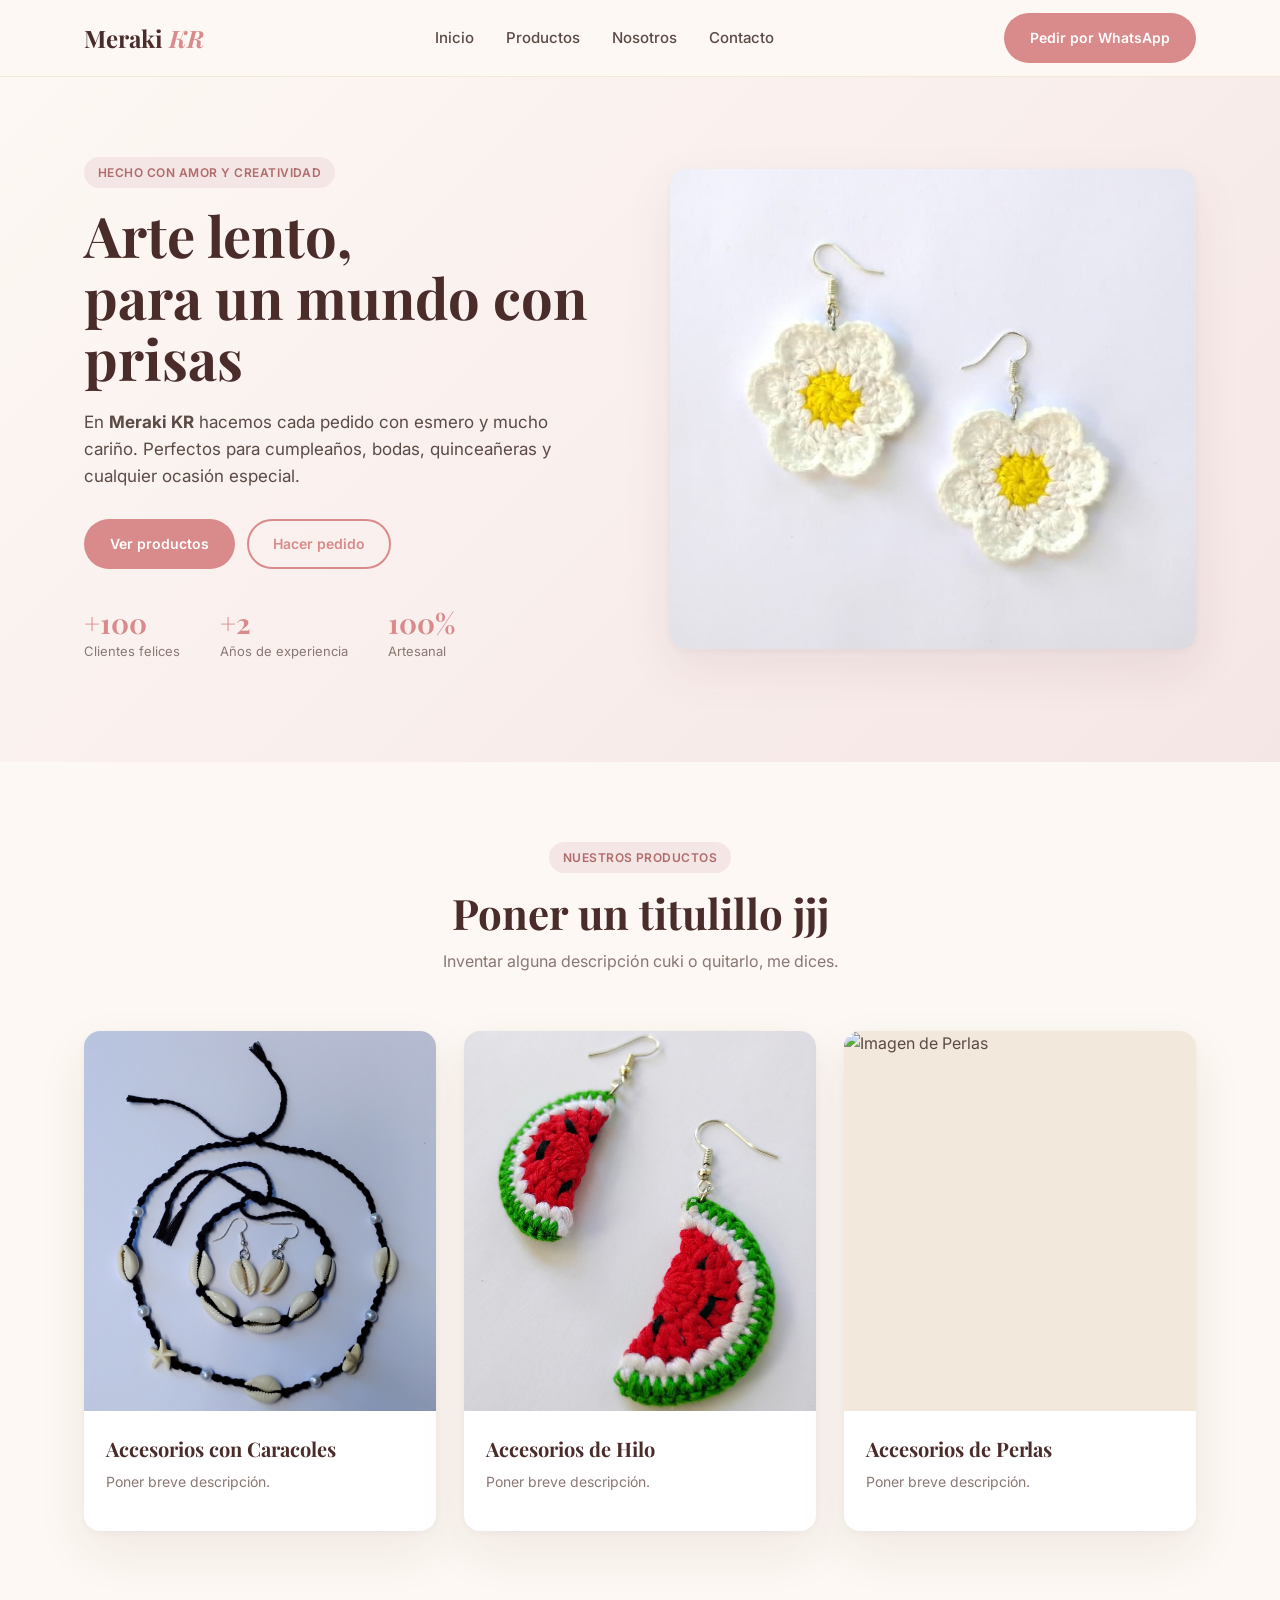
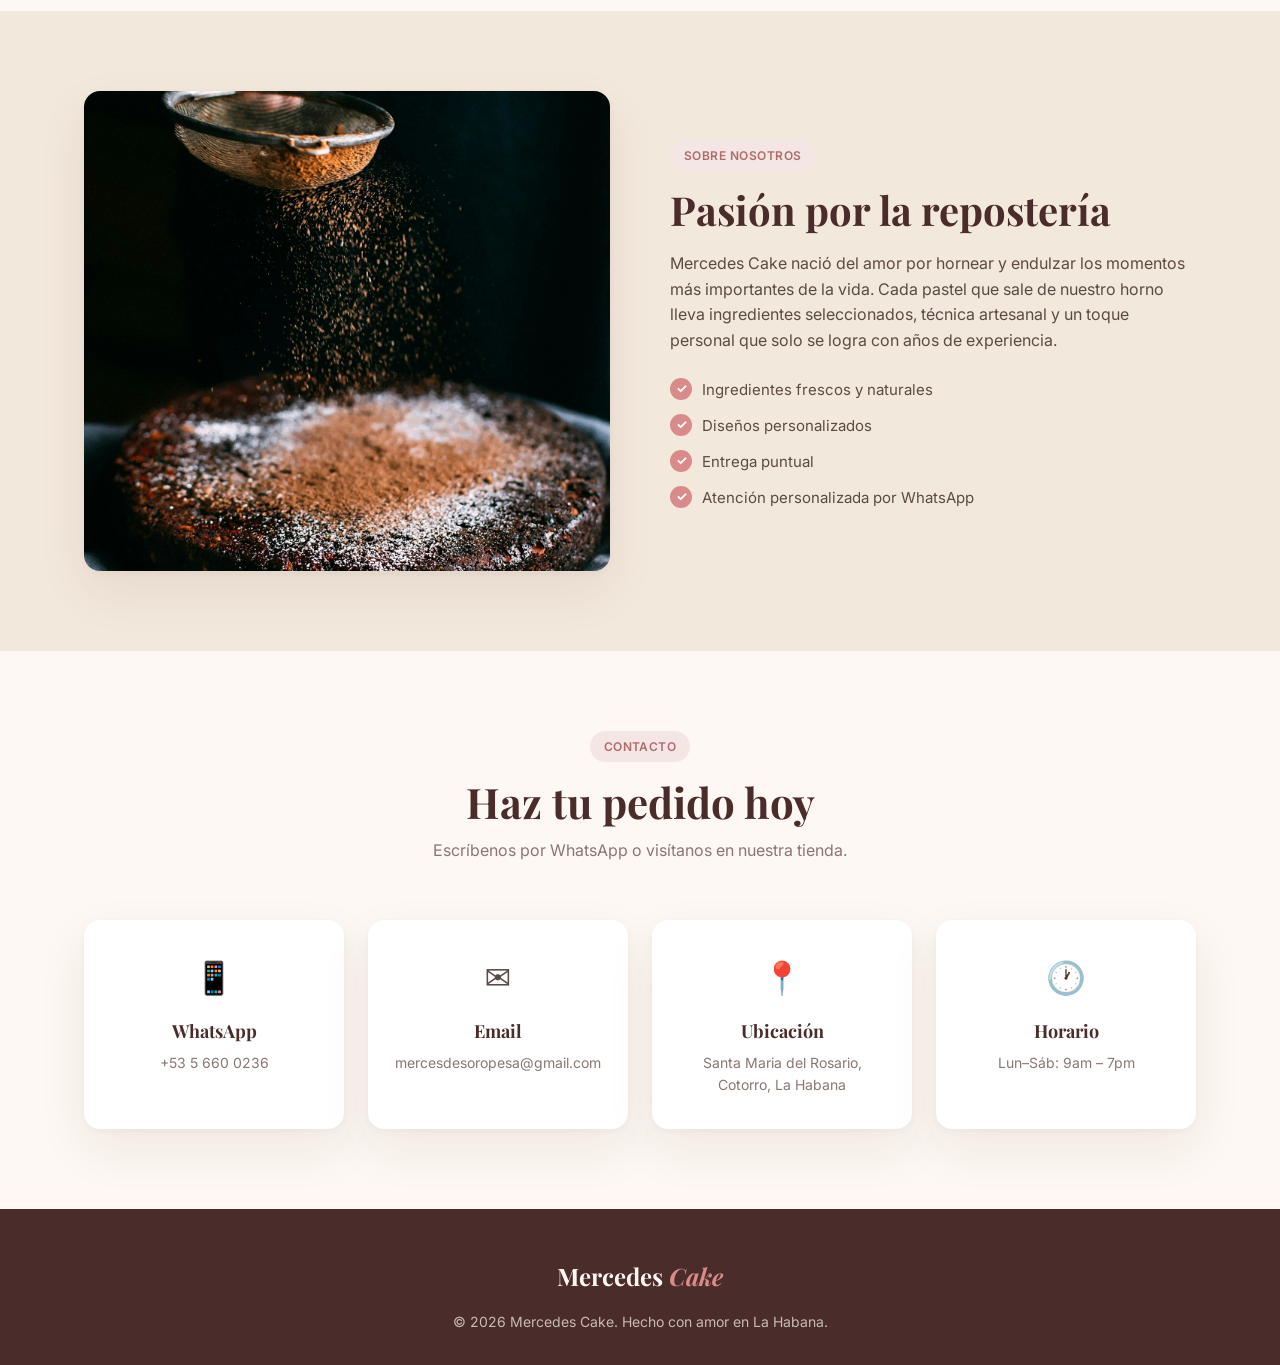
==== commit a4c11895: "Cambios 3" ====
--- a/index.html
+++ b/index.html
@@ -72,24 +72,43 @@
       <div class="container">
         <div class="section-head">
           <span class="badge">Nuestros productos</span>
-          <h2>Lo más dulce de la casa</h2>
-          <p>
-            Elige entre nuestra selección de pasteles y postres artesanales.
-          </p>
+          <h2>Poner un titulillo jjj</h2>
+          <p>Inventar alguna descripción cuki o quitarlo, me dices.</p>
         </div>
 
         <div class="grid-products">
           <article class="product-card">
-            <div class="product-img">
-              <img src="assets/img/img2.jpg" alt="Caracoles 1" />
-            </div>
-            <div class="product-body">
-              <h3>Accesorios con Caracoles</h3>
-              <p>Poner breve descripción</p>
+            <a href="detalles_caracoles.html">
+              <div class="product-img">
+                <img src="assets/img/img2.jpg" alt="Caracoles 1" />
+              </div>
+              <div class="product-body">
+                <h3>Accesorios con Caracoles</h3>
+                <p>Poner breve descripción.</p>
+                <!-- <div class="product-footer">
+                <span class="price">$25</span>
+                <a
+                  href="https://wa.me/5356600236?text=Quiero%20un%20Pastel%20de%20Chocolate"
+                  class="btn btn-small"
+                  target="_blank"
+                  >Pedir</a
+                >
+              </div> -->
+              </div>
+            </a>
+          </article>
+
+          <article class="product-card">
+            <div class="product-img">
+              <img src="assets/img/img3.jpg" alt="Hilo 1" />
+            </div>
+            <div class="product-body">
+              <h3>Accesorios de Hilo</h3>
+              <p>Poner breve descripción.</p>
               <!-- <div class="product-footer">
-                <span class="price">$25</span>
-                <a
-                  href="https://wa.me/5356600236?text=Quiero%20un%20Pastel%20de%20Chocolate"
+                <span class="price">$28</span>
+                <a
+                  href="https://wa.me/5356600236?text=Quiero%20un%20Cheesecake"
                   class="btn btn-small"
                   target="_blank"
                   >Pedir</a
@@ -100,34 +119,12 @@
 
           <article class="product-card">
             <div class="product-img">
-              <img
-                src="assets/img/cakes2.jpg"
-                alt="Cheesecake de frutos rojos"
-              />
-            </div>
-            <div class="product-body">
-              <h3>Cheesecake de Frutos Rojos</h3>
-              <p>Cremoso cheesecake con coulis de frutos rojos frescos.</p>
-              <div class="product-footer">
-                <span class="price">$28</span>
-                <a
-                  href="https://wa.me/5356600236?text=Quiero%20un%20Cheesecake"
-                  class="btn btn-small"
-                  target="_blank"
-                  >Pedir</a
-                >
-              </div>
-            </div>
-          </article>
-
-          <article class="product-card">
-            <div class="product-img">
-              <img src="assets/img/cakes3.jpg" alt="Tarta de quinceañera" />
-            </div>
-            <div class="product-body">
-              <h3>Tarta de Quinceañera</h3>
-              <p>Diseño personalizado en varios pisos, decoración elegante.</p>
-              <div class="product-footer">
+              <img src="assets/img/cakes3.jpg" alt="Imagen de Perlas" />
+            </div>
+            <div class="product-body">
+              <h3>Accesorios de Perlas</h3>
+              <p>Poner breve descripción.</p>
+              <!-- <div class="product-footer">
                 <span class="price">$80</span>
                 <a
                   href="https://wa.me/5356600236?text=Quiero%20una%20Tarta%20de%20Quinceañera"
@@ -135,11 +132,11 @@
                   target="_blank"
                   >Pedir</a
                 >
-              </div>
-            </div>
-          </article>
-
-          <article class="product-card">
+              </div> -->
+            </div>
+          </article>
+
+          <!-- <article class="product-card">
             <div class="product-img">
               <img src="assets/img/cakes4.jpg" alt="Cupcakes decorados" />
             </div>
@@ -194,7 +191,7 @@
                 >
               </div>
             </div>
-          </article>
+          </article> -->
         </div>
       </div>
     </section>
--- a/assets/css/styles.css
+++ b/assets/css/styles.css
@@ -226,11 +226,12 @@
     overflow: hidden;
     box-shadow: var(--shadow);
     transition: transform .25s;
+    height: 500px;
 }
 .product-card:hover { transform: translateY(-4px); }
 
 .product-img {
-    height: 240px;
+    height: 380px;
     overflow: hidden;
     background: var(--cream-dark);
 }
